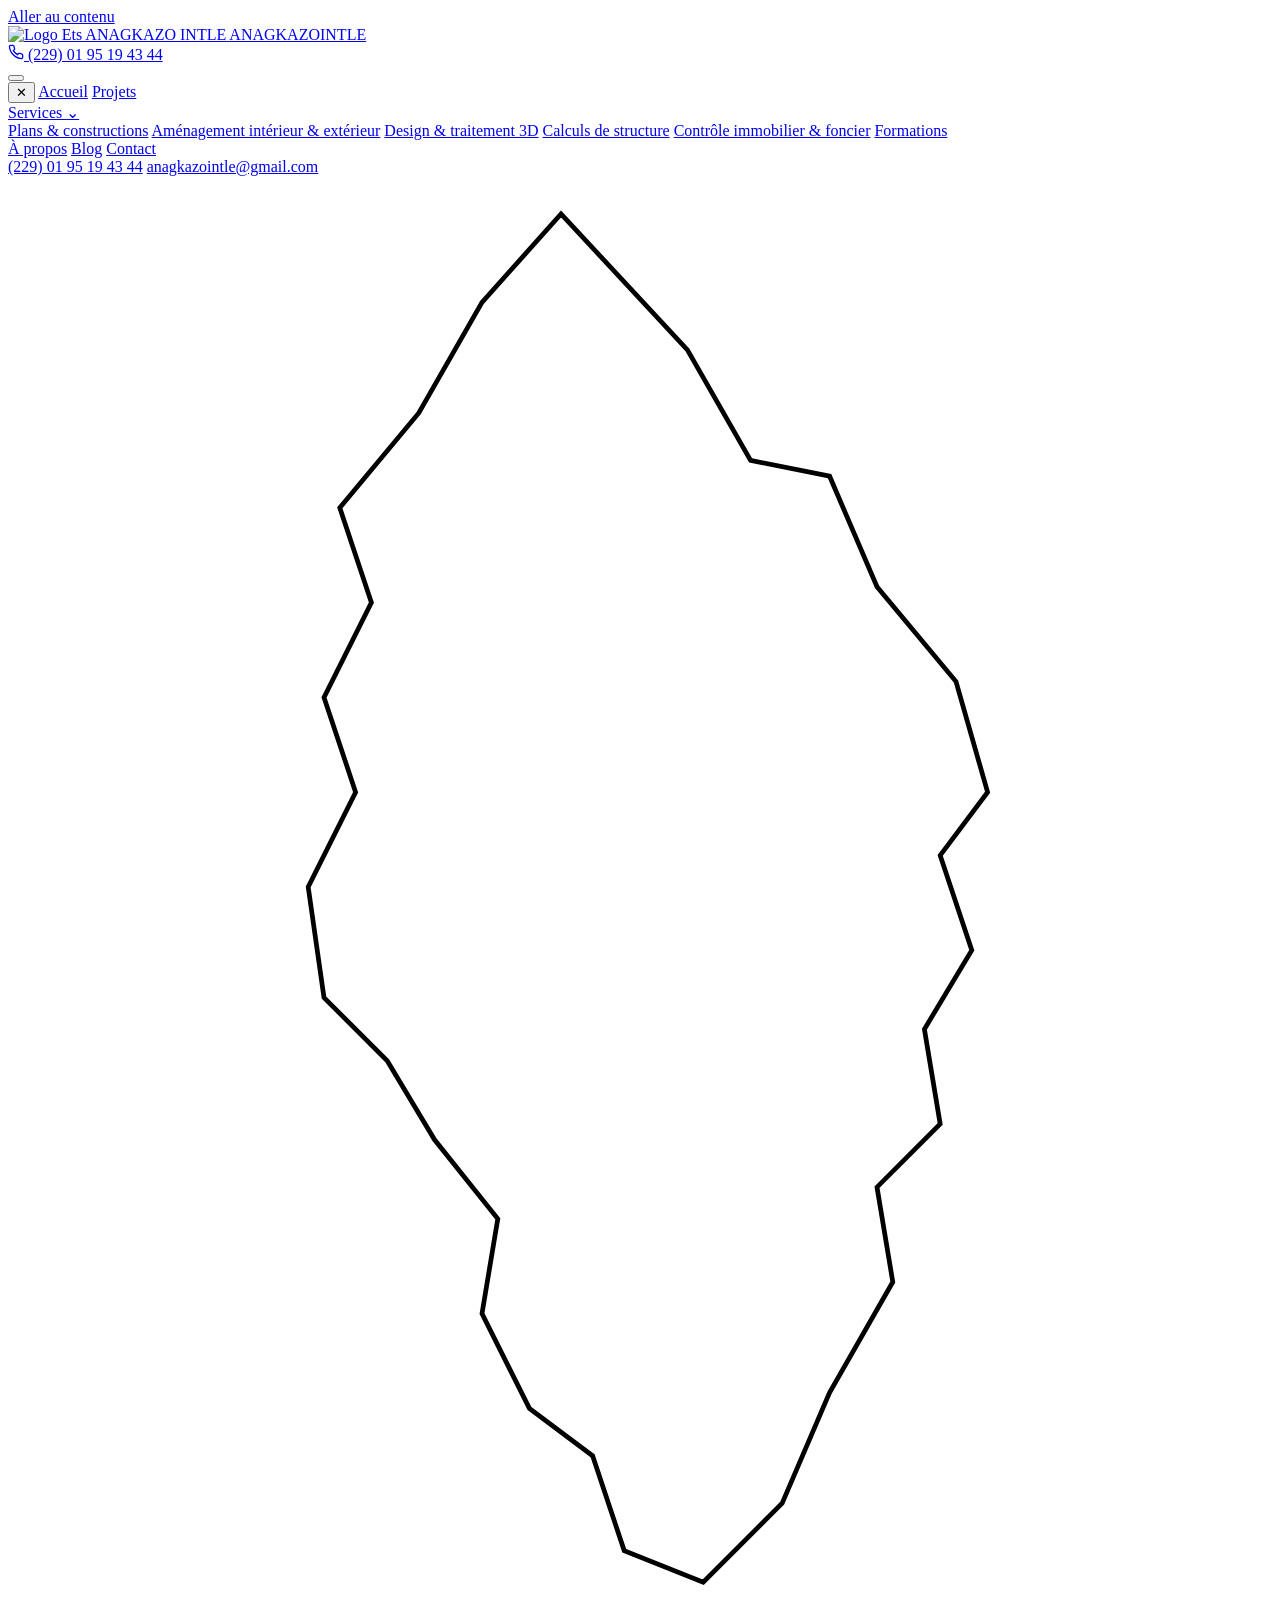
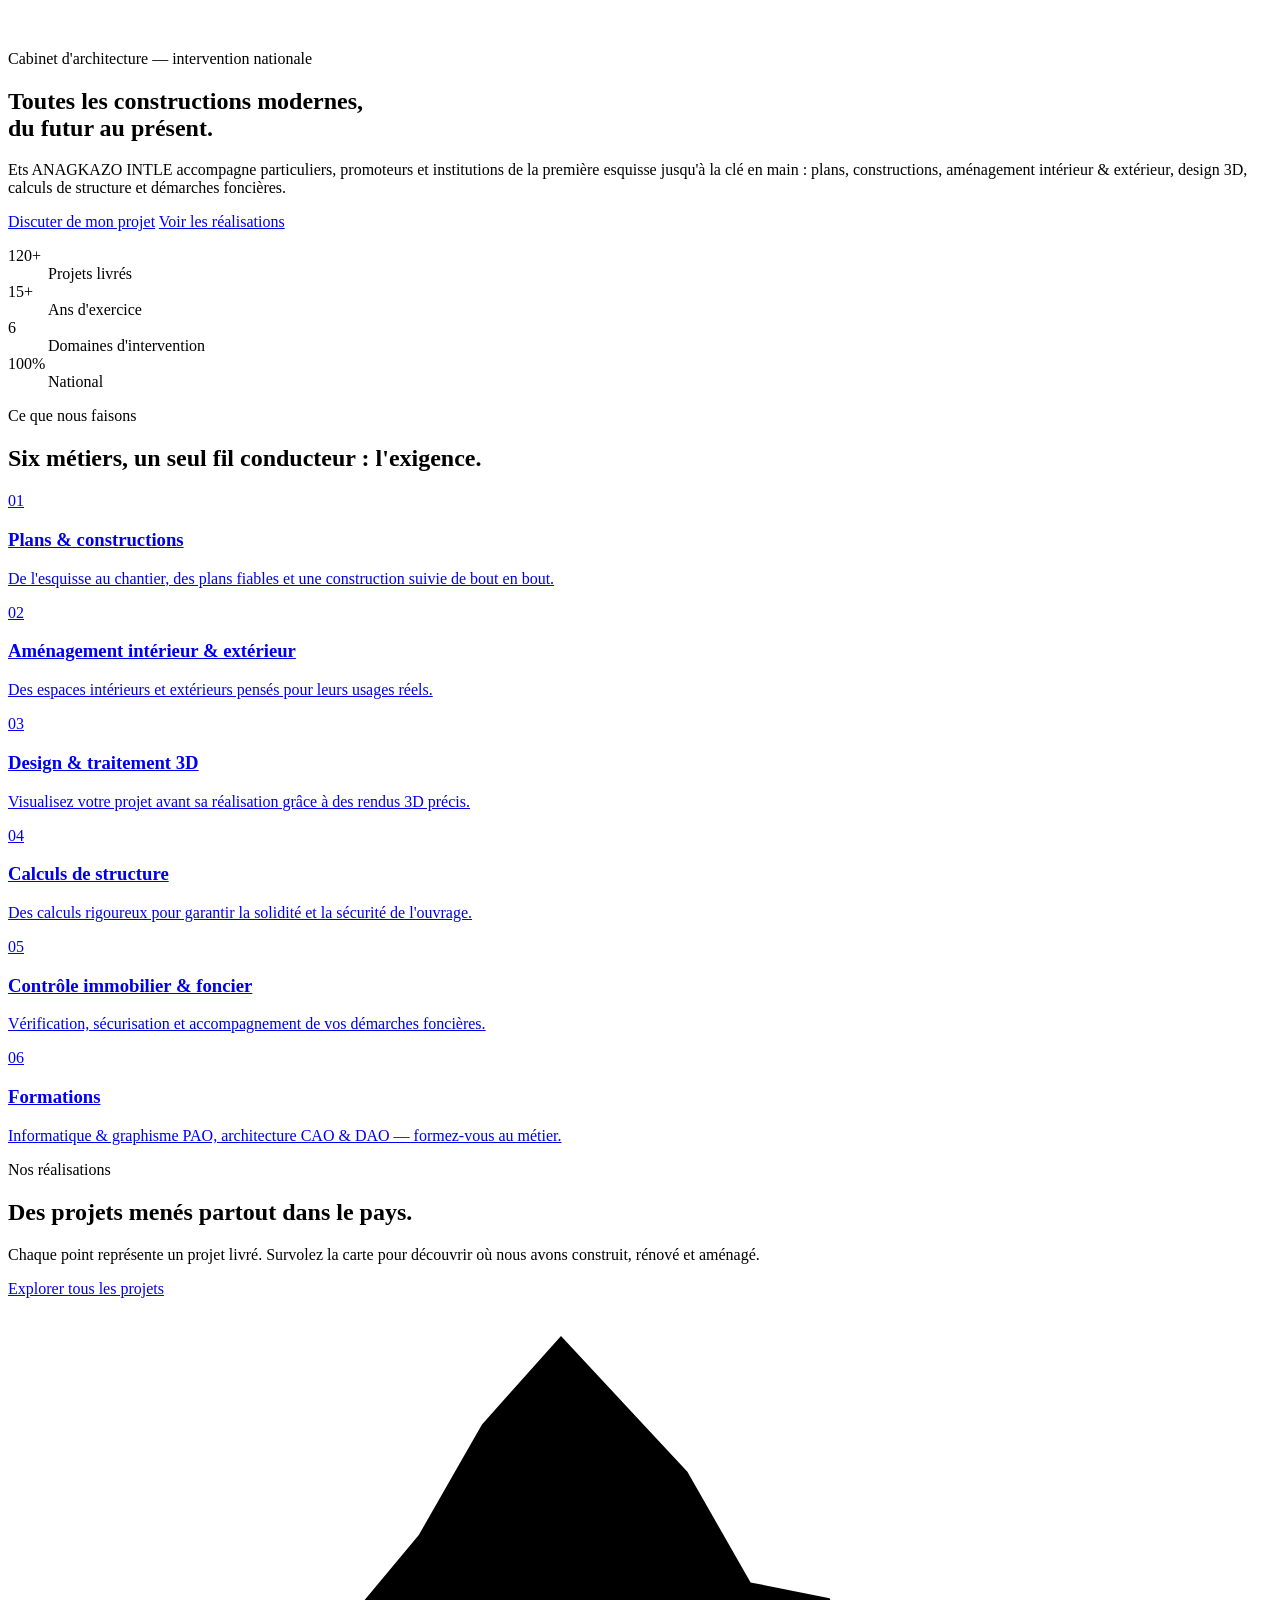
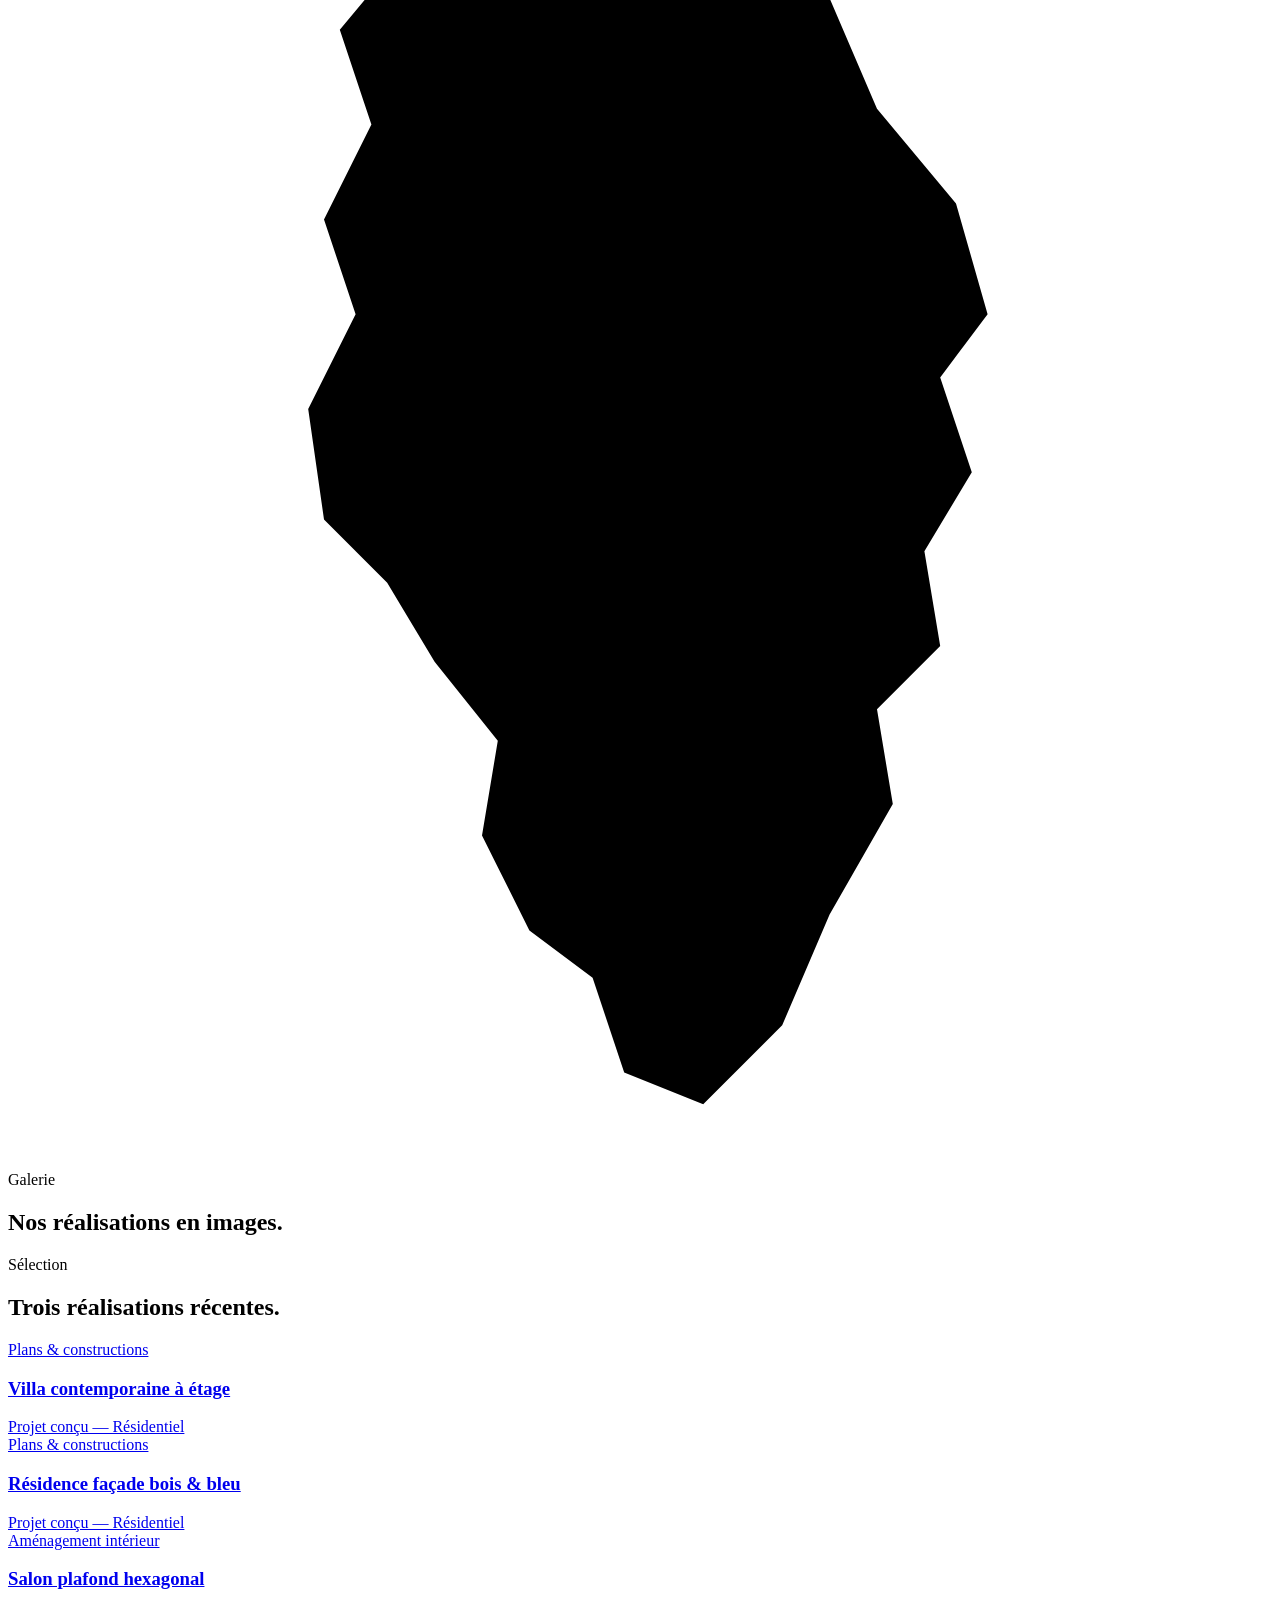
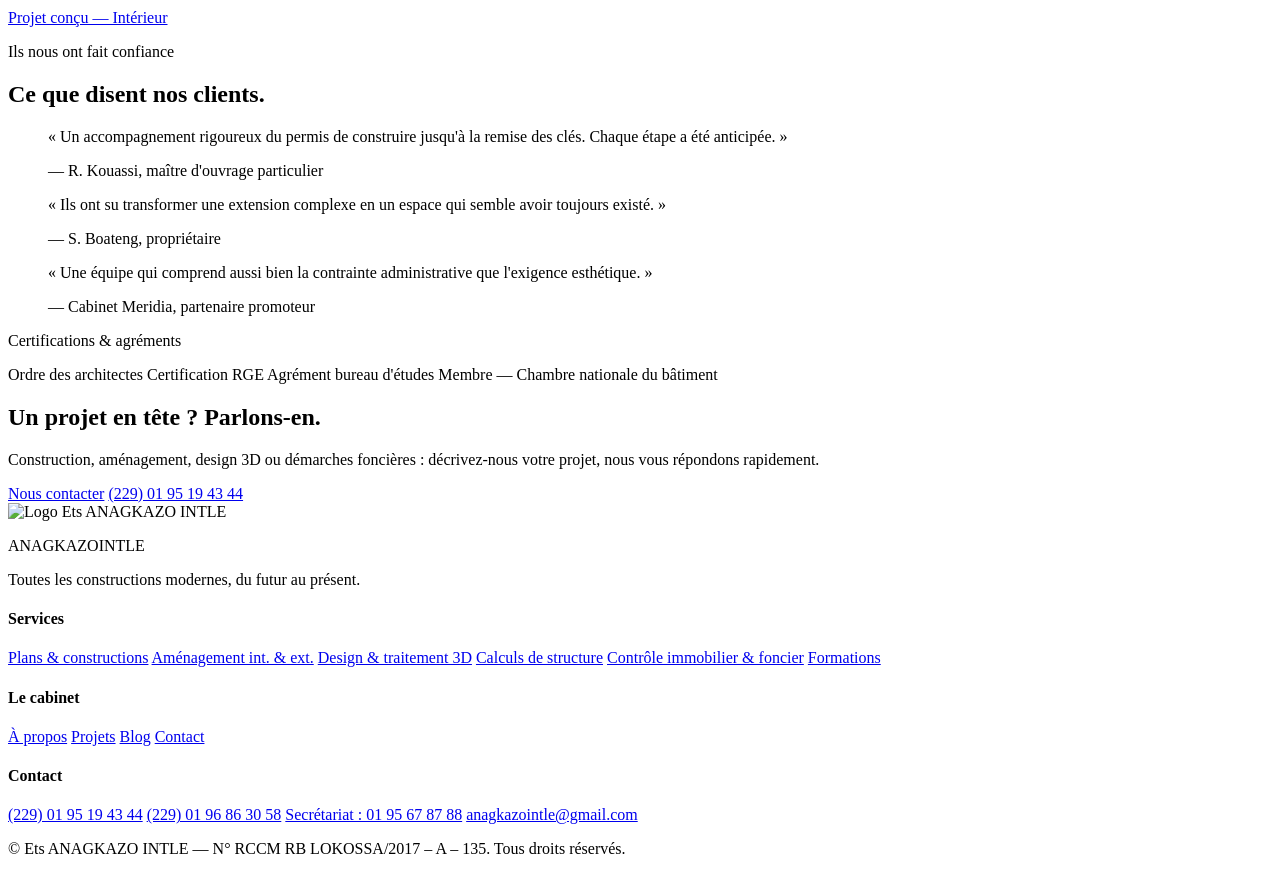
==== index.html @ a3df725e "Rename Index.html to index.html" ====
<!DOCTYPE html>
<html lang="fr">
<head>
<meta charset="UTF-8">
<meta name="viewport" content="width=device-width, initial-scale=1.0">
<title>Ets ANAGKAZO INTLE — Cabinet d'architecture | Rénovation, construction, aménagement</title>
<meta name="description" content="Ets ANAGKAZO INTLE, cabinet d'architecture généraliste : construction neuve, rénovation, extension, permis de construire, aménagement intérieur et achat foncier. Intervention nationale.">
<link rel="canonical" href="https://www.anagkazo-intle.com/">

<!-- Open Graph -->
<meta property="og:title" content="Ets ANAGKAZO INTLE — Toutes les constructions modernes, du futur au présent">
<meta property="og:description" content="Plans & constructions, aménagement intérieur & extérieur, design 3D, calculs de structure et démarches foncières. Cabinet d'architecture à intervention nationale.">
<meta property="og:type" content="website">
<meta property="og:url" content="https://www.anagkazo-intle.com/">
<meta property="og:image" content="https://www.anagkazo-intle.com/img/projets/web/villa-01-facade-principale.jpg">
<meta property="og:image:width" content="900">
<meta property="og:image:height" content="610">
<meta property="og:locale" content="fr_FR">

<!-- Twitter Card (repris automatiquement par de nombreux messageries) -->
<meta name="twitter:card" content="summary_large_image">
<meta name="twitter:title" content="Ets ANAGKAZO INTLE — Toutes les constructions modernes, du futur au présent">
<meta name="twitter:description" content="Plans & constructions, aménagement intérieur & extérieur, design 3D, calculs de structure et démarches foncières.">
<meta name="twitter:image" content="https://www.anagkazo-intle.com/img/projets/web/villa-01-facade-principale.jpg">

<link rel="preconnect" href="https://fonts.googleapis.com">
<link rel="preconnect" href="https://fonts.gstatic.com" crossorigin>
<link href="https://fonts.googleapis.com/css2?family=Fraunces:opsz,wght@9..144,300;9..144,450;9..144,600;9..144,700&family=Inter:wght@400;500;600&family=JetBrains+Mono:wght@400;500&display=swap" rel="stylesheet">

<link rel="stylesheet" href="css/style.css">

<script type="application/ld+json">
{
  "@context": "https://schema.org",
  "@type": "Architect",
  "name": "Ets ANAGKAZO INTLE",
  "slogan": "Toutes les constructions modernes, du futur au présent",
  "description": "Cabinet d'architecture généraliste : plans et constructions, aménagement intérieur et extérieur, design et traitement 3D, calculs de structure, contrôle immobilier et foncier, formations en CAO/DAO et PAO.",
  "areaServed": "National",
  "telephone": ["+229-01-95-19-43-44", "+229-01-96-86-30-58"],
  "email": "anagkazointle@gmail.com",
  "url": "https://www.anagkazo-intle.com",
  "identifier": "RCCM RB LOKOSSA/2017 – A – 135"
}
</script>
</head>
<body>

<a class="skip-link" href="#main">Aller au contenu</a>

<header class="site-header" id="site-header">
  <div class="wrap header-inner">
    <a href="index.html" class="brand" aria-label="Ets ANAGKAZO INTLE — Accueil">
      <img src="img/logo.png" alt="Logo Ets ANAGKAZO INTLE" class="brand-mark" width="44" height="44">
      <span class="brand-name">ANAGKAZO<span class="brand-suffix">INTLE</span></span>
    </a>

    <div class="header-contact">
      <a href="tel:+22901951943" class="header-phone">
        <svg width="16" height="16" viewBox="0 0 24 24" fill="none" stroke="currentColor" stroke-width="2"><path d="M22 16.92v3a2 2 0 0 1-2.18 2 19.79 19.79 0 0 1-8.63-3.07 19.5 19.5 0 0 1-6-6 19.79 19.79 0 0 1-3.07-8.67A2 2 0 0 1 4.11 2h3a2 2 0 0 1 2 1.72c.127.96.361 1.903.7 2.81a2 2 0 0 1-.45 2.11L8.09 9.91a16 16 0 0 0 6 6l1.27-1.27a2 2 0 0 1 2.11-.45c.907.339 1.85.573 2.81.7A2 2 0 0 1 22 16.92z"/></svg>
        <span>(229) 01 95 19 43 44</span>
      </a>
    </div>

    <button class="burger" id="burger" aria-label="Ouvrir le menu" aria-expanded="false" aria-controls="main-nav">
      <span></span><span></span><span></span>
    </button>
  </div>
</header>

<div class="nav-overlay" id="nav-overlay"></div>

<nav class="main-nav" id="main-nav" aria-label="Navigation principale">
  <button class="nav-close" id="nav-close" aria-label="Fermer le menu">✕</button>

  <a href="index.html" class="active">Accueil</a>
  <a href="projets.html">Projets</a>
  <div class="nav-dropdown">
    <a href="services.html">Services <span class="chev">⌄</span></a>
    <div class="dropdown-panel">
      <a href="services-construction.html">Plans &amp; constructions</a>
      <a href="services-amenagement.html">Aménagement intérieur &amp; extérieur</a>
      <a href="services-design3d.html">Design &amp; traitement 3D</a>
      <a href="services-structure.html">Calculs de structure</a>
      <a href="services-foncier.html">Contrôle immobilier &amp; foncier</a>
      <a href="services-formation.html">Formations</a>
    </div>
  </div>
  <a href="a-propos.html">À propos</a>
  <a href="blog.html">Blog</a>
  <a href="contact.html">Contact</a>

  <div class="nav-panel-contact">
    <a href="tel:+22901951943">(229) 01 95 19 43 44</a>
    <a href="mailto:anagkazointle@gmail.com">anagkazointle@gmail.com</a>
  </div>
</nav>

<main id="main">

  <!-- HERO -->
  <section class="hero">
    <div class="hero-map" aria-hidden="true">
      <svg viewBox="0 0 400 460" fill="none" xmlns="http://www.w3.org/2000/svg" class="africa-line">
        <path d="M175 12 L215 55 L235 90 L260 95 L275 130 L300 160 L310 195 L295 215 L305 245 L290 270 L295 300 L275 320 L280 350 L260 385 L245 420 L220 445 L195 435 L185 405 L165 390 L150 360 L155 330 L135 305 L120 280 L100 260 L95 225 L110 195 L100 165 L115 135 L105 105 L130 75 L150 40 Z" stroke="currentColor" stroke-width="1.5"/>
      </svg>
    </div>

    <div class="wrap hero-inner">
      <p class="eyebrow">Cabinet d'architecture — intervention nationale</p>
      <h1 class="hero-title">Toutes les constructions modernes,<br>du futur au présent.</h1>
      <p class="hero-lead">Ets ANAGKAZO INTLE accompagne particuliers, promoteurs et institutions de la première esquisse jusqu'à la clé en main : plans, constructions, aménagement intérieur &amp; extérieur, design 3D, calculs de structure et démarches foncières.</p>
      <div class="hero-actions">
        <a href="contact.html" class="btn btn-primary">Discuter de mon projet</a>
        <a href="projets.html" class="btn btn-ghost">Voir les réalisations</a>
      </div>
    </div>

    <dl class="hero-stats wrap">
      <div class="stat">
        <dt class="stat-num">120<span>+</span></dt>
        <dd class="stat-label">Projets livrés</dd>
      </div>
      <div class="stat">
        <dt class="stat-num">15<span>+</span></dt>
        <dd class="stat-label">Ans d'exercice</dd>
      </div>
      <div class="stat">
        <dt class="stat-num">6</dt>
        <dd class="stat-label">Domaines d'intervention</dd>
      </div>
      <div class="stat">
        <dt class="stat-num">100<span>%</span></dt>
        <dd class="stat-label">National</dd>
      </div>
    </dl>
  </section>

  <!-- SERVICES -->
  <section class="section services-section">
    <div class="wrap">
      <p class="eyebrow">Ce que nous faisons</p>
      <h2 class="section-title">Six métiers, un seul fil conducteur : l'exigence.</h2>

      <div class="services-grid">
        <a href="services-construction.html" class="service-card">
          <span class="service-mono">01</span>
          <h3>Plans &amp; constructions</h3>
          <p>De l'esquisse au chantier, des plans fiables et une construction suivie de bout en bout.</p>
        </a>
        <a href="services-amenagement.html" class="service-card">
          <span class="service-mono">02</span>
          <h3>Aménagement intérieur &amp; extérieur</h3>
          <p>Des espaces intérieurs et extérieurs pensés pour leurs usages réels.</p>
        </a>
        <a href="services-design3d.html" class="service-card">
          <span class="service-mono">03</span>
          <h3>Design &amp; traitement 3D</h3>
          <p>Visualisez votre projet avant sa réalisation grâce à des rendus 3D précis.</p>
        </a>
        <a href="services-structure.html" class="service-card">
          <span class="service-mono">04</span>
          <h3>Calculs de structure</h3>
          <p>Des calculs rigoureux pour garantir la solidité et la sécurité de l'ouvrage.</p>
        </a>
        <a href="services-foncier.html" class="service-card">
          <span class="service-mono">05</span>
          <h3>Contrôle immobilier &amp; foncier</h3>
          <p>Vérification, sécurisation et accompagnement de vos démarches foncières.</p>
        </a>
        <a href="services-formation.html" class="service-card">
          <span class="service-mono">06</span>
          <h3>Formations</h3>
          <p>Informatique &amp; graphisme PAO, architecture CAO &amp; DAO — formez-vous au métier.</p>
        </a>
      </div>
    </div>
  </section>

  <!-- PROJETS / CARTE -->
  <section class="section map-section">
    <div class="wrap map-wrap">
      <div class="map-copy">
        <p class="eyebrow">Nos réalisations</p>
        <h2 class="section-title">Des projets menés partout&nbsp;dans le&nbsp;pays.</h2>
        <p class="section-lead">Chaque point représente un projet livré. Survolez la carte pour découvrir où nous avons construit, rénové et aménagé.</p>
        <a href="projets.html" class="btn btn-primary">Explorer tous les projets</a>
      </div>

      <div class="map-visual" id="map-visual">
        <svg viewBox="0 0 400 460" xmlns="http://www.w3.org/2000/svg" class="africa-fill" role="img" aria-label="Carte stylisée du continent avec localisation des projets">
          <path d="M175 12 L215 55 L235 90 L260 95 L275 130 L300 160 L310 195 L295 215 L305 245 L290 270 L295 300 L275 320 L280 350 L260 385 L245 420 L220 445 L195 435 L185 405 L165 390 L150 360 L155 330 L135 305 L120 280 L100 260 L95 225 L110 195 L100 165 L115 135 L105 105 L130 75 L150 40 Z"/>
          <g class="map-points">
            <circle class="map-point" cx="185" cy="130" r="6" data-label="Capitale — Siège du cabinet"></circle>
            <circle class="map-point" cx="220" cy="200" r="6" data-label="Villa contemporaine, 2025"></circle>
            <circle class="map-point" cx="160" cy="260" r="6" data-label="Extension résidentielle, 2024"></circle>
            <circle class="map-point" cx="230" cy="320" r="6" data-label="Bâtiment tertiaire, 2023"></circle>
            <circle class="map-point" cx="195" cy="380" r="6" data-label="Aménagement intérieur, 2025"></circle>
          </g>
        </svg>
        <div class="map-tooltip" id="map-tooltip"></div>
      </div>
    </div>
  </section>

  <!-- GALERIE / CARROUSEL DEFILANT -->
  <section class="section gallery-section">
    <div class="wrap">
      <p class="eyebrow">Galerie</p>
      <h2 class="section-title">Nos réalisations en images.</h2>
    </div>

    <div class="marquee" aria-label="Galerie de réalisations en défilement">
      <div class="marquee-track" id="marquee-track">
        <div class="marquee-item" style="background-image:url('img/projets/web/villa-01-facade-principale.jpg')"></div>
        <div class="marquee-item" style="background-image:url('img/projets/web/interieur-01-salon-hexagone.jpg')"></div>
        <div class="marquee-item" style="background-image:url('img/projets/web/villa-02-facade-bleue.jpg')"></div>
        <div class="marquee-item" style="background-image:url('img/projets/web/villa-05-etage-vegetation.jpg')"></div>
        <div class="marquee-item" style="background-image:url('img/projets/web/villa-04-angle-bois.jpg')"></div>
        <div class="marquee-item" style="background-image:url('img/projets/web/villa-07-blanc-bois-terrasse.jpg')"></div>
        <div class="marquee-item" style="background-image:url('img/projets/web/villa-03-blanche-jardin.jpg')"></div>
        <div class="marquee-item" style="background-image:url('img/projets/web/villa-09-toit-tuile.jpg')"></div>
        <!-- dupliqué en JS pour un défilement continu -->
      </div>
    </div>
  </section>

  <!-- APERCU PROJETS -->
  <section class="section featured-projects">
    <div class="wrap">
      <p class="eyebrow">Sélection</p>
      <h2 class="section-title">Trois réalisations récentes.</h2>

      <div class="projects-grid">
        <a href="projets.html" class="project-card">
          <div class="project-img" style="background-image:url('img/projets/web/villa-01-facade-principale.jpg')"></div>
          <div class="project-meta">
            <span class="project-tag">Plans &amp; constructions</span>
            <h3>Villa contemporaine à étage</h3>
            <span class="project-loc">Projet conçu — Résidentiel</span>
          </div>
        </a>
        <a href="projets.html" class="project-card">
          <div class="project-img" style="background-image:url('img/projets/web/villa-02-facade-bleue.jpg')"></div>
          <div class="project-meta">
            <span class="project-tag">Plans &amp; constructions</span>
            <h3>Résidence façade bois &amp; bleu</h3>
            <span class="project-loc">Projet conçu — Résidentiel</span>
          </div>
        </a>
        <a href="projets.html" class="project-card">
          <div class="project-img" style="background-image:url('img/projets/web/interieur-01-salon-hexagone.jpg')"></div>
          <div class="project-meta">
            <span class="project-tag">Aménagement intérieur</span>
            <h3>Salon plafond hexagonal</h3>
            <span class="project-loc">Projet conçu — Intérieur</span>
          </div>
        </a>
      </div>
    </div>
  </section>

  <!-- TEMOIGNAGES -->
  <section class="section testimonials-section">
    <div class="wrap">
      <p class="eyebrow">Ils nous ont fait confiance</p>
      <h2 class="section-title">Ce que disent nos clients.</h2>

      <div class="testimonials-grid">
        <blockquote class="testimonial">
          <p>« Un accompagnement rigoureux du permis de construire jusqu'à la remise des clés. Chaque étape a été anticipée. »</p>
          <footer>— R. Kouassi, maître d'ouvrage particulier</footer>
        </blockquote>
        <blockquote class="testimonial">
          <p>« Ils ont su transformer une extension complexe en un espace qui semble avoir toujours existé. »</p>
          <footer>— S. Boateng, propriétaire</footer>
        </blockquote>
        <blockquote class="testimonial">
          <p>« Une équipe qui comprend aussi bien la contrainte administrative que l'exigence esthétique. »</p>
          <footer>— Cabinet Meridia, partenaire promoteur</footer>
        </blockquote>
      </div>
    </div>
  </section>

  <!-- CERTIFICATIONS -->
  <section class="section certs-section">
    <div class="wrap">
      <p class="eyebrow certs-eyebrow">Certifications &amp; agréments</p>
      <div class="certs-row">
        <span class="cert-badge">Ordre des architectes</span>
        <span class="cert-badge">Certification RGE</span>
        <span class="cert-badge">Agrément bureau d'études</span>
        <span class="cert-badge">Membre — Chambre nationale du bâtiment</span>
      </div>
    </div>
  </section>

  <!-- CTA FINAL -->
  <section class="section cta-section">
    <div class="wrap cta-inner">
      <h2>Un projet en tête&nbsp;? Parlons-en.</h2>
      <p>Construction, aménagement, design 3D ou démarches foncières : décrivez-nous votre projet, nous vous répondons rapidement.</p>
      <div class="hero-actions">
        <a href="contact.html" class="btn btn-primary btn-light">Nous contacter</a>
        <a href="tel:+22901951943" class="btn btn-ghost btn-ghost-light">(229) 01 95 19 43 44</a>
      </div>
    </div>
  </section>

</main>

<footer class="site-footer">
  <div class="wrap footer-grid">
    <div class="footer-brand">
      <img src="img/logo.png" alt="Logo Ets ANAGKAZO INTLE" width="40" height="40">
      <p class="brand-name">ANAGKAZO<span class="brand-suffix">INTLE</span></p>
      <p class="footer-tagline">Toutes les constructions modernes, du futur au présent.</p>
    </div>

    <nav class="footer-nav" aria-label="Services">
      <h4>Services</h4>
      <a href="services-construction.html">Plans &amp; constructions</a>
      <a href="services-amenagement.html">Aménagement int. &amp; ext.</a>
      <a href="services-design3d.html">Design &amp; traitement 3D</a>
      <a href="services-structure.html">Calculs de structure</a>
      <a href="services-foncier.html">Contrôle immobilier &amp; foncier</a>
      <a href="services-formation.html">Formations</a>
    </nav>

    <nav class="footer-nav" aria-label="Le cabinet">
      <h4>Le cabinet</h4>
      <a href="a-propos.html">À propos</a>
      <a href="projets.html">Projets</a>
      <a href="blog.html">Blog</a>
      <a href="contact.html">Contact</a>
    </nav>

    <div class="footer-contact">
      <h4>Contact</h4>
      <a href="tel:+22901951943">(229) 01 95 19 43 44</a>
      <a href="tel:+22901968630">(229) 01 96 86 30 58</a>
      <a href="tel:+22901956787">Secrétariat : 01 95 67 87 88</a>
      <a href="mailto:anagkazointle@gmail.com">anagkazointle@gmail.com</a>
    </div>
  </div>
  <div class="wrap footer-bottom">
    <p>© <span id="year"></span> Ets ANAGKAZO INTLE — N° RCCM RB LOKOSSA/2017 – A – 135. Tous droits réservés.</p>
  </div>
</footer>

<script src="js/main.js"></script>
</body>
  </html>
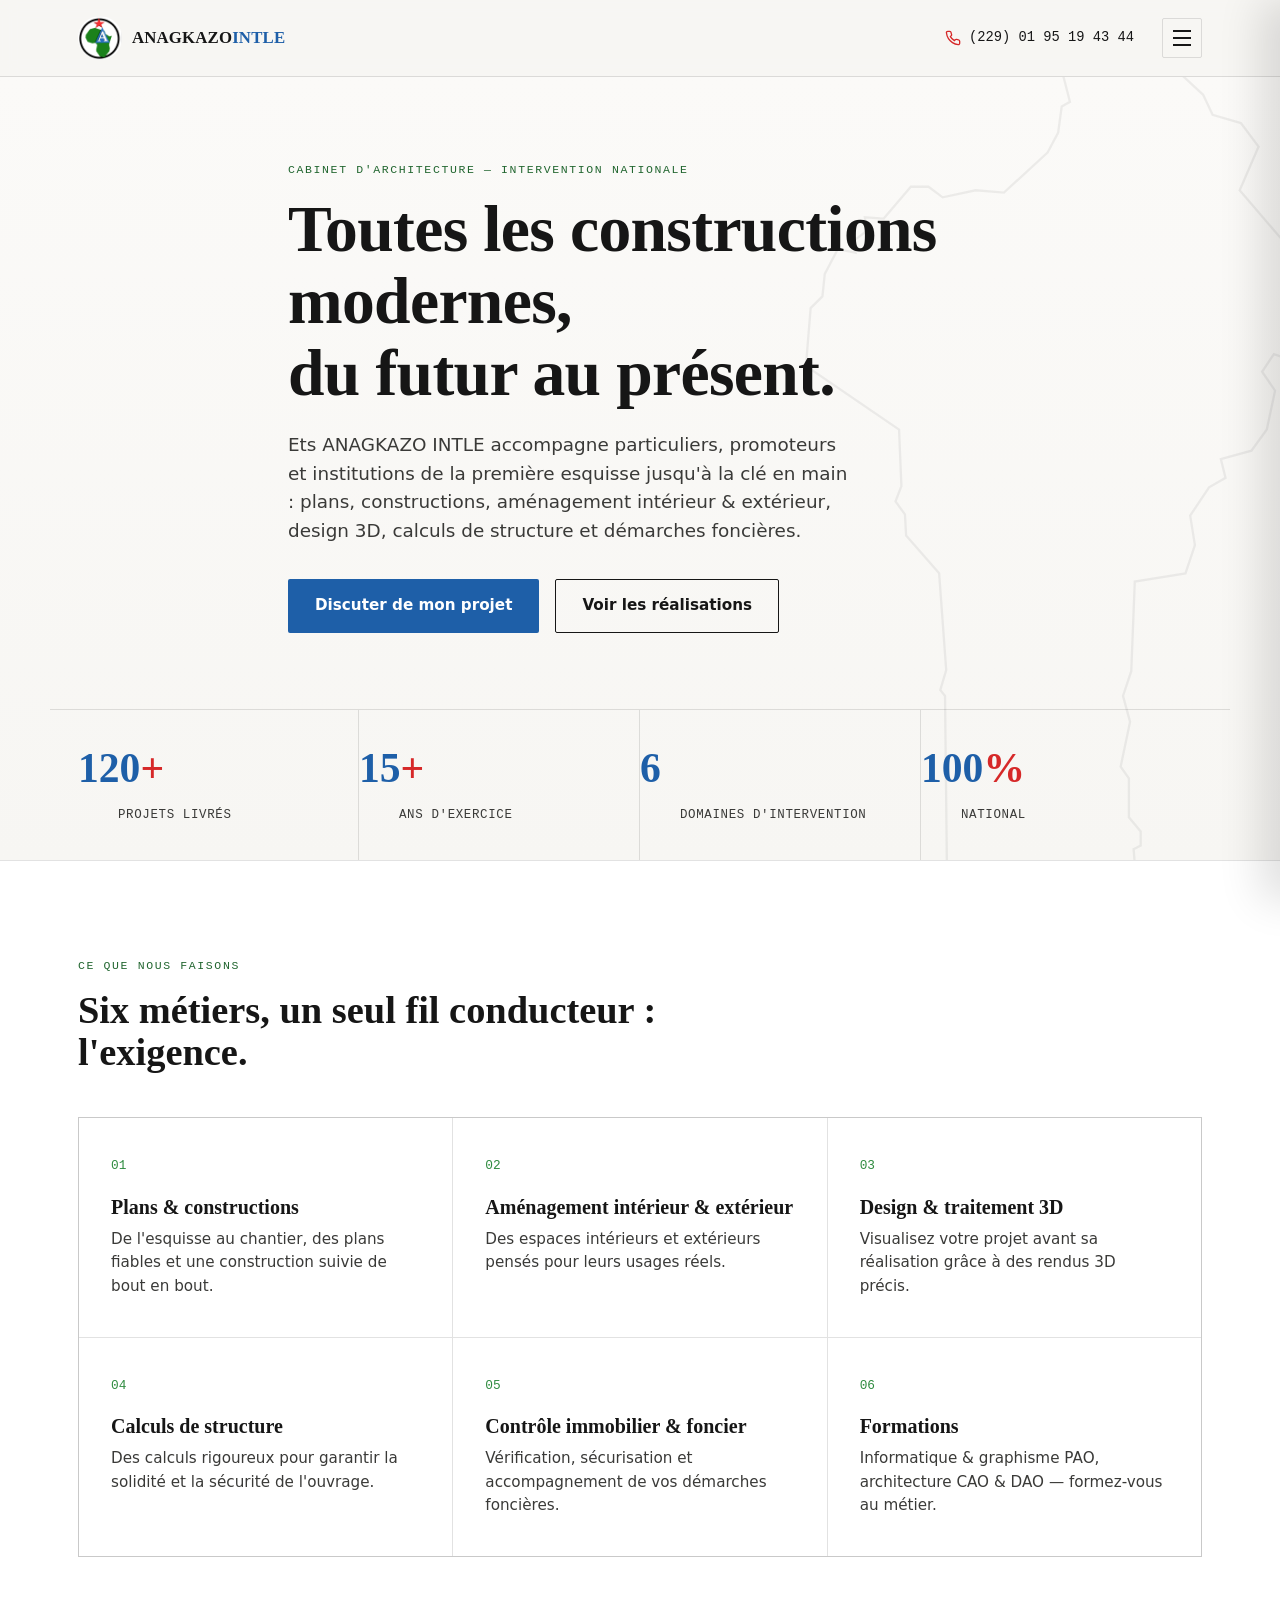
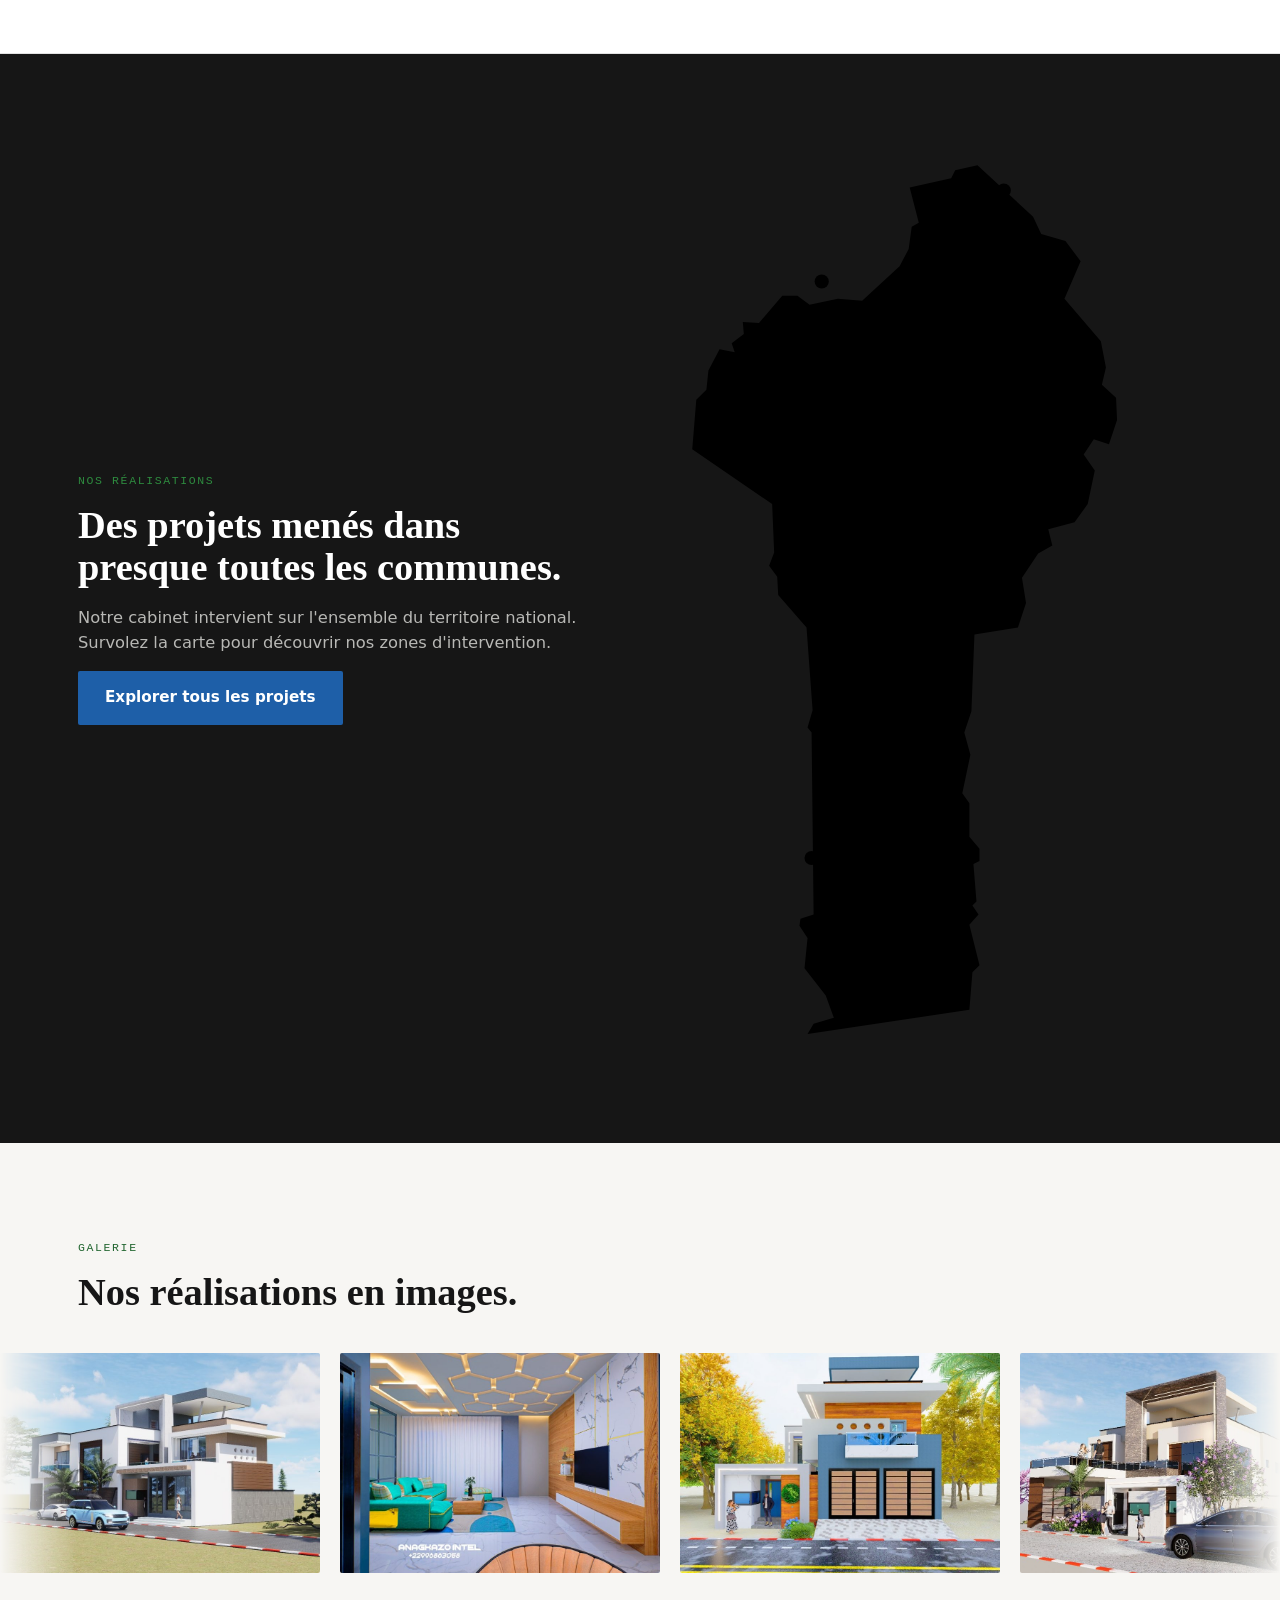
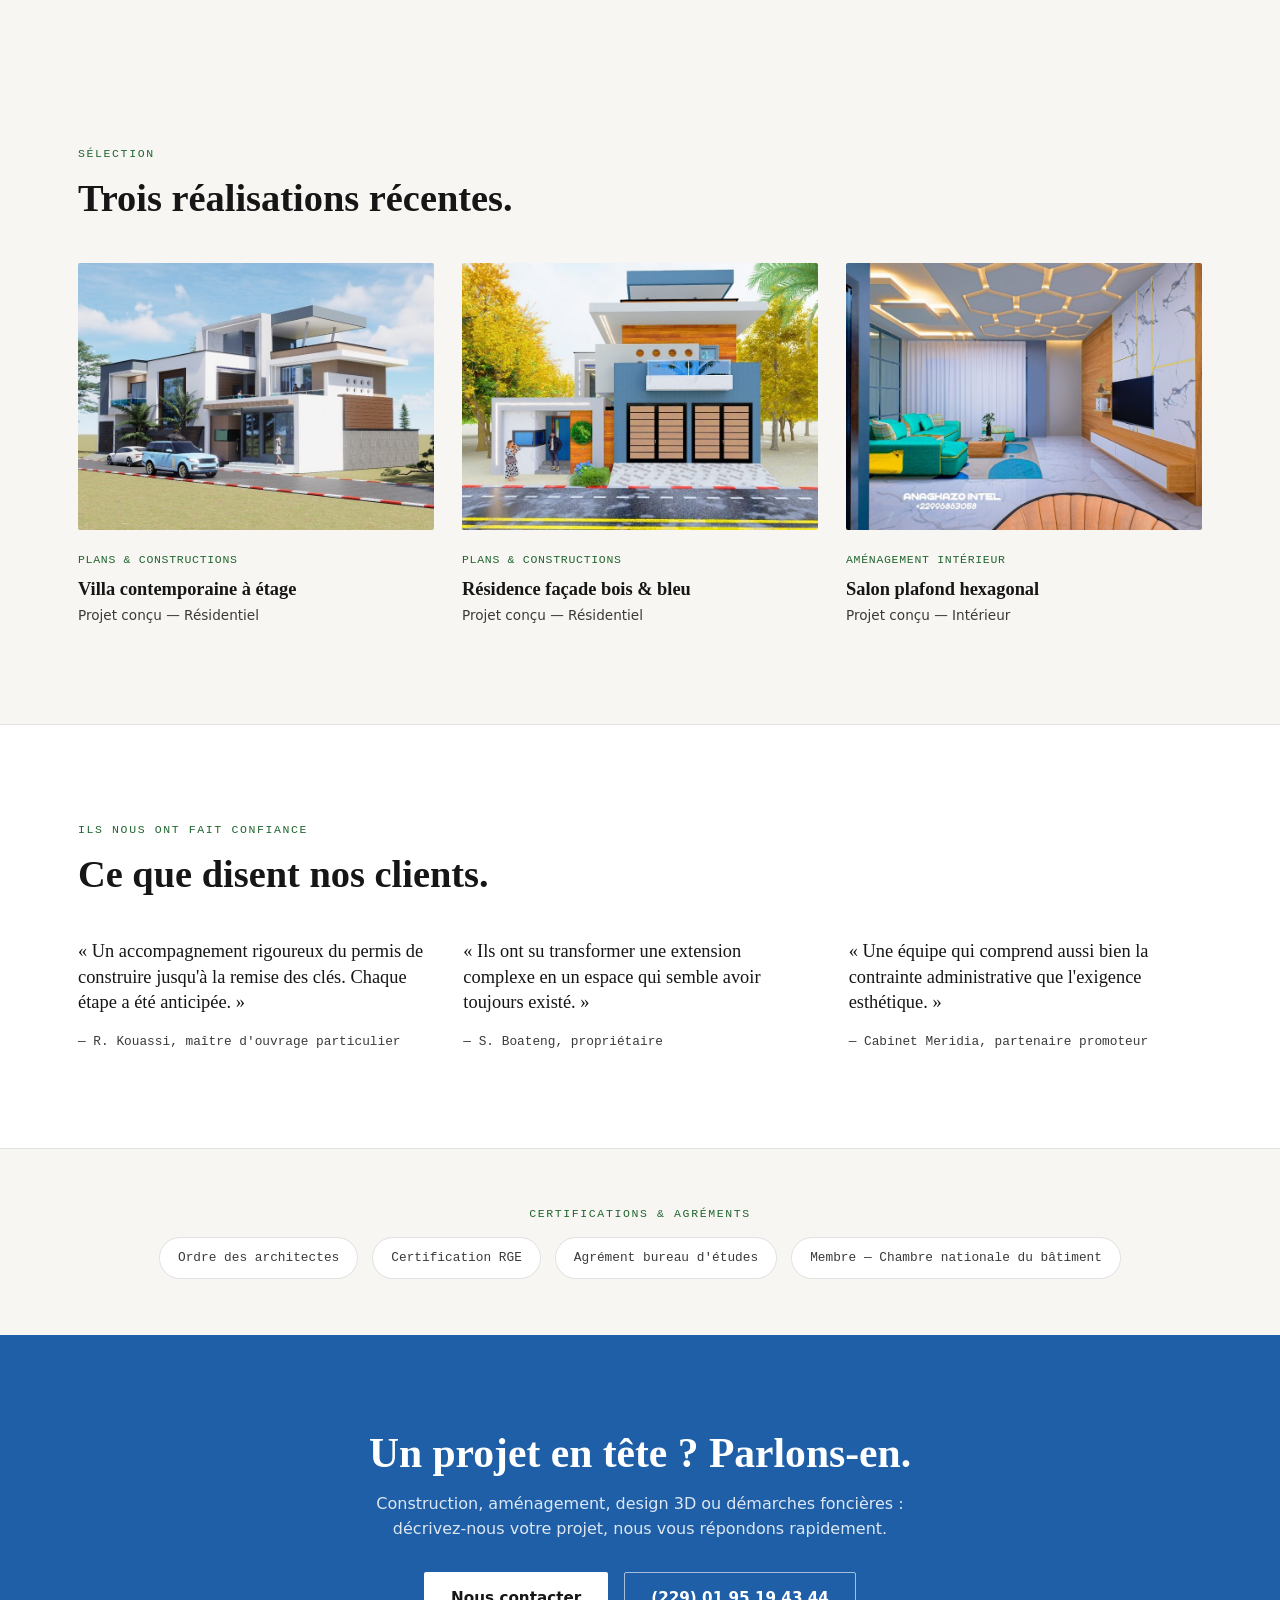
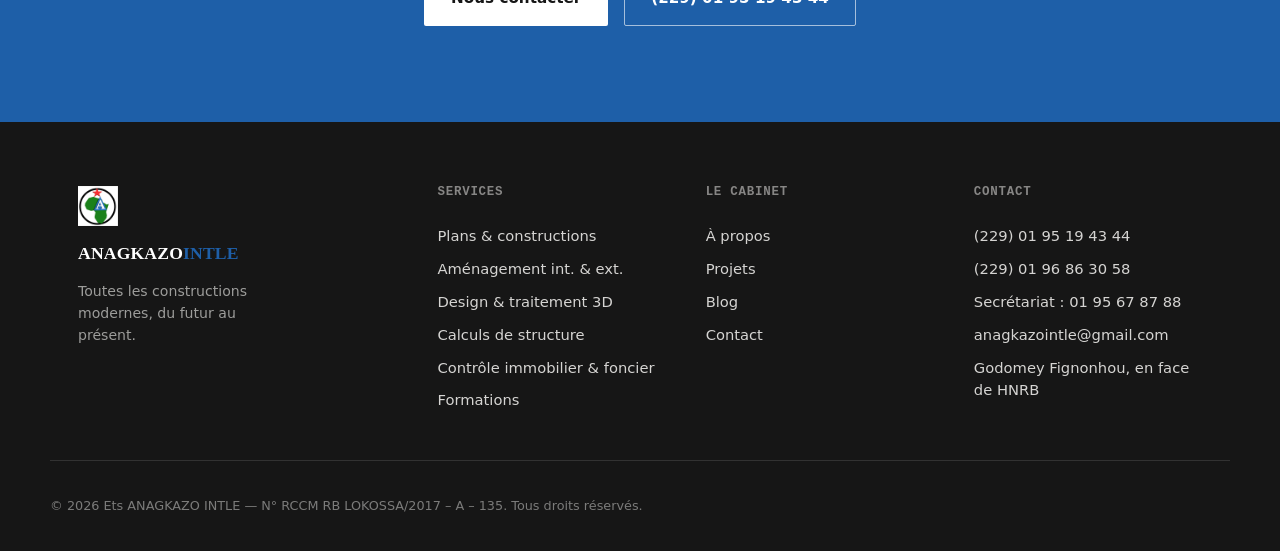
==== commit 82e1bda0: "Update address and SVG elements in index.html" ====
--- a/index.html
+++ b/index.html
@@ -40,7 +40,13 @@
   "telephone": ["+229-01-95-19-43-44", "+229-01-96-86-30-58"],
   "email": "anagkazointle@gmail.com",
   "url": "https://www.anagkazo-intle.com",
-  "identifier": "RCCM RB LOKOSSA/2017 – A – 135"
+  "identifier": "RCCM RB LOKOSSA/2017 – A – 135",
+  "address": {
+    "@type": "PostalAddress",
+    "streetAddress": "Godomey Fignonhou, en face de l'entreprise chinoise HNRB",
+    "addressLocality": "Godomey",
+    "addressCountry": "BJ"
+  }
 }
 </script>
 </head>
@@ -101,8 +107,8 @@
   <!-- HERO -->
   <section class="hero">
     <div class="hero-map" aria-hidden="true">
-      <svg viewBox="0 0 400 460" fill="none" xmlns="http://www.w3.org/2000/svg" class="africa-line">
-        <path d="M175 12 L215 55 L235 90 L260 95 L275 130 L300 160 L310 195 L295 215 L305 245 L290 270 L295 300 L275 320 L280 350 L260 385 L245 420 L220 445 L195 435 L185 405 L165 390 L150 360 L155 330 L135 305 L120 280 L100 260 L95 225 L110 195 L100 165 L115 135 L105 105 L130 75 L150 40 Z" stroke="currentColor" stroke-width="1.5"/>
+      <svg viewBox="0 0 526 879" fill="none" xmlns="http://www.w3.org/2000/svg" class="africa-line">
+        <path d="M 304 15 L 282 20 L 278 28 L 237 37 L 246 72 L 239 76 L 236 98 L 227 115 L 190 149 L 166 147 L 138 153 L 126 144 L 111 144 L 88 171 L 72 170 L 73 182 L 61 191 L 64 200 L 49 197 L 38 218 L 36 237 L 26 247 L 22 296 L 101 350 L 103 398 L 98 411 L 106 422 L 107 440 L 135 472 L 141 554 L 136 571 L 140 576 L 142 756 L 129 760 L 128 767 L 136 779 L 133 809 L 154 836 L 162 858 L 142 864 L 136 874 L 296 850 L 299 813 L 306 806 L 296 766 L 305 756 L 299 747 L 303 743 L 300 706 L 306 703 L 306 691 L 296 679 L 296 646 L 289 636 L 297 598 L 291 576 L 298 555 L 301 479 L 344 472 L 352 448 L 348 423 L 364 399 L 378 391 L 374 375 L 400 368 L 413 350 L 420 317 L 409 301 L 419 286 L 434 291 L 442 267 L 441 245 L 427 232 L 431 215 L 426 189 L 390 147 L 406 110 L 391 90 L 367 83 L 359 66 Z" stroke="currentColor" stroke-width="2"/>
       </svg>
     </div>
 
@@ -182,20 +188,30 @@
     <div class="wrap map-wrap">
       <div class="map-copy">
         <p class="eyebrow">Nos réalisations</p>
-        <h2 class="section-title">Des projets menés partout&nbsp;dans le&nbsp;pays.</h2>
-        <p class="section-lead">Chaque point représente un projet livré. Survolez la carte pour découvrir où nous avons construit, rénové et aménagé.</p>
+        <h2 class="section-title">Des projets menés dans presque&nbsp;toutes les&nbsp;communes.</h2>
+        <p class="section-lead">Notre cabinet intervient sur l'ensemble du territoire national. Survolez la carte pour découvrir nos zones d'intervention.</p>
         <a href="projets.html" class="btn btn-primary">Explorer tous les projets</a>
       </div>
 
       <div class="map-visual" id="map-visual">
-        <svg viewBox="0 0 400 460" xmlns="http://www.w3.org/2000/svg" class="africa-fill" role="img" aria-label="Carte stylisée du continent avec localisation des projets">
-          <path d="M175 12 L215 55 L235 90 L260 95 L275 130 L300 160 L310 195 L295 215 L305 245 L290 270 L295 300 L275 320 L280 350 L260 385 L245 420 L220 445 L195 435 L185 405 L165 390 L150 360 L155 330 L135 305 L120 280 L100 260 L95 225 L110 195 L100 165 L115 135 L105 105 L130 75 L150 40 Z"/>
-          <g class="map-points">
-            <circle class="map-point" cx="185" cy="130" r="6" data-label="Capitale — Siège du cabinet"></circle>
-            <circle class="map-point" cx="220" cy="200" r="6" data-label="Villa contemporaine, 2025"></circle>
-            <circle class="map-point" cx="160" cy="260" r="6" data-label="Extension résidentielle, 2024"></circle>
-            <circle class="map-point" cx="230" cy="320" r="6" data-label="Bâtiment tertiaire, 2023"></circle>
-            <circle class="map-point" cx="195" cy="380" r="6" data-label="Aménagement intérieur, 2025"></circle>
+        <svg viewBox="0 0 526 879" xmlns="http://www.w3.org/2000/svg" class="benin-map" role="img" aria-label="Carte du Bénin avec nos zones d'intervention par commune">
+          <path class="benin-outline" d="M 304 15 L 282 20 L 278 28 L 237 37 L 246 72 L 239 76 L 236 98 L 227 115 L 190 149 L 166 147 L 138 153 L 126 144 L 111 144 L 88 171 L 72 170 L 73 182 L 61 191 L 64 200 L 49 197 L 38 218 L 36 237 L 26 247 L 22 296 L 101 350 L 103 398 L 98 411 L 106 422 L 107 440 L 135 472 L 141 554 L 136 571 L 140 576 L 142 756 L 129 760 L 128 767 L 136 779 L 133 809 L 154 836 L 162 858 L 142 864 L 136 874 L 296 850 L 299 813 L 306 806 L 296 766 L 305 756 L 299 747 L 303 743 L 300 706 L 306 703 L 306 691 L 296 679 L 296 646 L 289 636 L 297 598 L 291 576 L 298 555 L 301 479 L 344 472 L 352 448 L 348 423 L 364 399 L 378 391 L 374 375 L 400 368 L 413 350 L 420 317 L 409 301 L 419 286 L 434 291 L 442 267 L 441 245 L 427 232 L 431 215 L 426 189 L 390 147 L 406 110 L 391 90 L 367 83 L 359 66 Z"/>
+
+          <g class="benin-communes">
+            <circle class="commune-point" cx="330" cy="40" r="7" data-label="Malanville — Zone d'intervention"></circle>
+            <circle class="commune-point" cx="300" cy="110" r="7" data-label="Kandi — Zone d'intervention"></circle>
+            <circle class="commune-point" cx="150" cy="130" r="7" data-label="Natitingou — Zone d'intervention"></circle>
+            <circle class="commune-point" cx="200" cy="230" r="7" data-label="Djougou — Zone d'intervention"></circle>
+            <circle class="commune-point" cx="270" cy="300" r="7" data-label="Parakou — Zone d'intervention"></circle>
+            <circle class="commune-point" cx="300" cy="420" r="7" data-label="Savè — Zone d'intervention"></circle>
+            <circle class="commune-point" cx="200" cy="460" r="7" data-label="Savalou — Zone d'intervention"></circle>
+            <circle class="commune-point" cx="230" cy="590" r="7" data-label="Bohicon — Zone d'intervention"></circle>
+            <circle class="commune-point" cx="200" cy="600" r="7" data-label="Abomey — Zone d'intervention"></circle>
+            <circle class="commune-point" cx="190" cy="720" r="7" data-label="Godomey / Abomey-Calavi — Siège du cabinet"></circle>
+            <circle class="commune-point" cx="150" cy="740" r="7" data-label="Ouidah — Zone d'intervention"></circle>
+            <circle class="commune-point" cx="140" cy="700" r="7" data-label="Lokossa — Zone d'intervention"></circle>
+            <circle class="commune-point" cx="200" cy="800" r="7" data-label="Cotonou — Zone d'intervention"></circle>
+            <circle class="commune-point" cx="260" cy="790" r="7" data-label="Porto-Novo — Zone d'intervention"></circle>
           </g>
         </svg>
         <div class="map-tooltip" id="map-tooltip"></div>
@@ -342,6 +358,7 @@
       <a href="tel:+22901968630">(229) 01 96 86 30 58</a>
       <a href="tel:+22901956787">Secrétariat : 01 95 67 87 88</a>
       <a href="mailto:anagkazointle@gmail.com">anagkazointle@gmail.com</a>
+      <span class="footer-address">Godomey Fignonhou, en face de HNRB</span>
     </div>
   </div>
   <div class="wrap footer-bottom">
@@ -351,5 +368,5 @@
 
 <script src="js/main.js"></script>
 </body>
-  </html>
-    
+      </html>
+  
--- a/css/style.css
+++ b/css/style.css
@@ -0,0 +1,730 @@
+/* ============================================
+   ETS ANAGKAZO INTLE — Design tokens
+   Bleu structure #1E5FA8 · Vert accent #2E8B3F
+   Rouge signal #D62828 · Anthracite #161616
+   Blanc cassé #F7F6F3
+   ============================================ */
+
+:root{
+  --blue: #1E5FA8;
+  --blue-dark: #164579;
+  --green: #2E8B3F;
+  --green-dark: #226630;
+  --red: #D62828;
+  --ink: #161616;
+  --ink-soft: #3A3A38;
+  --paper: #F7F6F3;
+  --paper-dim: #EFEDE7;
+  --white: #FFFFFF;
+  --line: rgba(22,22,22,0.12);
+
+  --font-display: 'Fraunces', serif;
+  --font-body: 'Inter', system-ui, sans-serif;
+  --font-mono: 'JetBrains Mono', monospace;
+
+  --wrap: 1180px;
+  --radius: 2px;
+}
+
+*{ box-sizing: border-box; }
+html{ scroll-behavior: smooth; }
+body{
+  margin:0;
+  font-family: var(--font-body);
+  color: var(--ink);
+  background: var(--paper);
+  -webkit-font-smoothing: antialiased;
+  line-height: 1.55;
+}
+
+img{ max-width:100%; display:block; }
+a{ color: inherit; text-decoration:none; }
+
+.wrap{
+  max-width: var(--wrap);
+  margin: 0 auto;
+  padding: 0 28px;
+}
+
+.skip-link{
+  position:absolute; left:-9999px; top:0;
+  background:var(--ink); color:var(--white); padding:10px 16px; z-index:200;
+}
+.skip-link:focus{ left:12px; top:12px; }
+
+:focus-visible{
+  outline: 3px solid var(--blue);
+  outline-offset: 2px;
+}
+
+h1,h2,h3,h4{
+  font-family: var(--font-display);
+  font-weight: 600;
+  line-height: 1.1;
+  margin: 0;
+  color: var(--ink);
+}
+
+.eyebrow{
+  font-family: var(--font-mono);
+  font-size: 0.72rem;
+  letter-spacing: 0.14em;
+  text-transform: uppercase;
+  color: var(--green-dark);
+  margin: 0 0 14px;
+}
+
+.section{ padding: 96px 0; }
+.section-title{
+  font-size: clamp(1.7rem, 3vw, 2.5rem);
+  max-width: 720px;
+  margin-bottom: 16px;
+}
+.section-lead{
+  max-width: 520px;
+  color: var(--ink-soft);
+  font-size: 1.02rem;
+}
+
+/* ---------- Buttons ---------- */
+.btn{
+  display:inline-flex; align-items:center; gap:8px;
+  padding: 14px 26px;
+  font-family: var(--font-body);
+  font-weight: 600;
+  font-size: 0.95rem;
+  border-radius: var(--radius);
+  transition: transform .18s ease, background .18s ease, color .18s ease, border-color .18s ease;
+  border: 1.5px solid transparent;
+}
+.btn-primary{
+  background: var(--blue);
+  color: var(--white);
+}
+.btn-primary:hover{ background: var(--blue-dark); transform: translateY(-1px); }
+.btn-ghost{
+  border-color: var(--ink);
+  color: var(--ink);
+}
+.btn-ghost:hover{ background: var(--ink); color: var(--white); }
+.btn-light{ background: var(--white); color: var(--ink); }
+.btn-light:hover{ background: var(--paper-dim); }
+.btn-ghost-light{ border-color: rgba(255,255,255,0.6); color: var(--white); }
+.btn-ghost-light:hover{ background: rgba(255,255,255,0.12); }
+
+/* ---------- Header ---------- */
+.site-header{
+  position: sticky; top:0; z-index: 100;
+  background: rgba(247,246,243,0.92);
+  backdrop-filter: blur(8px);
+  border-bottom: 1px solid var(--line);
+}
+.header-inner{
+  display:flex; align-items:center; gap: 28px;
+  height: 76px;
+}
+.brand{ display:flex; align-items:center; gap:10px; margin-right:auto; }
+.brand-mark{ border-radius: 50%; }
+.brand-name{
+  font-family: var(--font-display);
+  font-weight: 700;
+  font-size: 1.05rem;
+  letter-spacing: 0.01em;
+}
+.brand-suffix{ color: var(--blue); font-weight: 600; }
+
+.header-phone{
+  display:flex; align-items:center; gap:8px;
+  font-family: var(--font-mono);
+  font-size: 0.86rem;
+  font-weight: 500;
+  white-space: nowrap;
+}
+.header-phone svg{ color: var(--red); }
+
+/* Bouton hamburger — toujours visible, en haut à droite */
+.burger{
+  display:flex; flex-direction:column; justify-content:center; gap:5px;
+  width: 40px; height: 40px; background:none; border:1px solid var(--line); border-radius: var(--radius);
+  cursor:pointer;
+  flex-shrink: 0;
+  transition: border-color .18s ease, background .18s ease;
+}
+.burger:hover{ border-color: var(--blue); background: var(--white); }
+.burger span{
+  display:block; height:2px; width:18px; margin:0 auto; background: var(--ink);
+  transition: transform .25s ease, opacity .25s ease;
+}
+.burger[aria-expanded="true"] span:nth-child(1){ transform: translateY(7px) rotate(45deg); }
+.burger[aria-expanded="true"] span:nth-child(2){ opacity: 0; }
+.burger[aria-expanded="true"] span:nth-child(3){ transform: translateY(-7px) rotate(-45deg); }
+
+/* Overlay derrière le panneau */
+.nav-overlay{
+  position: fixed; inset: 0;
+  background: rgba(22,22,22,0.45);
+  z-index: 150;
+  opacity: 0; visibility: hidden;
+  transition: opacity .25s ease, visibility .25s ease;
+}
+.nav-overlay.open{ opacity:1; visibility:visible; }
+
+/* Panneau latéral (drawer) — glisse depuis la droite */
+.main-nav{
+  position: fixed;
+  top: 0; right: 0;
+  height: 100vh;
+  width: min(340px, 86vw);
+  background: var(--paper);
+  z-index: 200;
+  display: flex; flex-direction: column;
+  gap: 4px;
+  padding: 90px 30px 30px;
+  box-shadow: -20px 0 40px rgba(0,0,0,0.12);
+  transform: translateX(100%);
+  transition: transform .3s ease;
+  overflow-y: auto;
+}
+.main-nav.open{ transform: translateX(0); }
+
+.nav-close{
+  position: absolute; top: 22px; right: 24px;
+  width: 40px; height: 40px;
+  background: none; border: 1px solid var(--line); border-radius: var(--radius);
+  cursor: pointer;
+  font-size: 1.3rem; line-height:1;
+  color: var(--ink);
+}
+.nav-close:hover{ border-color: var(--blue); color: var(--blue); }
+
+.main-nav a{
+  position:relative;
+  padding: 14px 4px;
+  font-size: 1.05rem;
+  font-weight: 500;
+  border-bottom: 1px solid var(--line);
+}
+.main-nav a.active{ color: var(--blue); }
+.main-nav a:hover{ color: var(--blue); }
+
+.nav-dropdown{ display:flex; flex-direction:column; }
+.nav-dropdown .chev{ font-size:0.7rem; opacity:0.6; }
+.dropdown-panel{
+  display:none;
+  flex-direction:column;
+  padding: 4px 0 8px 14px;
+  border-bottom: 1px solid var(--line);
+}
+.nav-dropdown.open .dropdown-panel{ display:flex; }
+.nav-dropdown.open > a{ border-bottom: none; color: var(--blue); }
+.dropdown-panel a{ padding: 10px 4px; border-bottom: none; font-size: 0.95rem; font-weight: 450; color: var(--ink-soft); }
+.dropdown-panel a:hover{ color: var(--blue); }
+
+.nav-panel-contact{
+  margin-top: auto;
+  padding-top: 20px;
+  display:flex; flex-direction:column; gap: 10px;
+  font-family: var(--font-mono);
+  font-size: 0.85rem;
+}
+.nav-panel-contact a:hover{ color: var(--blue); }
+
+/* ---------- Hero ---------- */
+.hero{
+  position: relative;
+  padding: 84px 0 0;
+  overflow: hidden;
+  background: linear-gradient(180deg, #FBFAF8 0%, var(--paper) 100%);
+}
+.hero-map{
+  position:absolute; top: -60px; right: -120px;
+  width: 620px; opacity: 0.06;
+  color: var(--ink);
+  pointer-events:none;
+}
+.africa-line path{ fill:none; }
+
+.hero-inner{ position:relative; max-width: 760px; }
+.hero-title{
+  font-size: clamp(2.4rem, 5.2vw, 4.1rem);
+  margin-bottom: 22px;
+  letter-spacing: -0.01em;
+}
+.hero-lead{
+  font-size: 1.15rem;
+  color: var(--ink-soft);
+  max-width: 560px;
+  margin-bottom: 34px;
+}
+.hero-actions{ display:flex; gap:16px; flex-wrap:wrap; }
+
+.hero-stats{
+  position: relative;
+  display:grid;
+  grid-template-columns: repeat(4, 1fr);
+  margin-top: 76px;
+  border-top: 1px solid var(--line);
+}
+.stat{
+  padding: 26px 0 34px;
+  border-right: 1px solid var(--line);
+}
+.stat:last-child{ border-right:none; }
+.stat-num{
+  font-family: var(--font-display);
+  font-size: 2.6rem;
+  font-weight: 600;
+  color: var(--blue);
+  margin: 0;
+}
+.stat-num span{ color: var(--red); }
+.stat-label{
+  font-family: var(--font-mono);
+  font-size: 0.78rem;
+  letter-spacing: 0.05em;
+  text-transform: uppercase;
+  color: var(--ink-soft);
+  margin-top: 6px;
+}
+
+/* ---------- Services ---------- */
+.services-section{ background: var(--white); border-top:1px solid var(--line); border-bottom:1px solid var(--line); }
+.services-grid{
+  display:grid;
+  grid-template-columns: repeat(3, 1fr);
+  gap: 1px;
+  background: var(--line);
+  margin-top: 44px;
+  border: 1px solid var(--line);
+}
+.service-card{
+  background: var(--white);
+  padding: 38px 32px;
+  transition: background .18s ease;
+  min-height: 210px;
+  display:flex; flex-direction:column;
+}
+.service-card:hover{ background: var(--paper); }
+.service-mono{
+  font-family: var(--font-mono);
+  font-size: 0.8rem;
+  color: var(--green);
+  margin-bottom: 20px;
+}
+.service-card h3{ font-size: 1.25rem; margin-bottom: 10px; }
+.service-card p{ color: var(--ink-soft); font-size: 0.95rem; margin:0; }
+
+/* ---------- Map section ---------- */
+.map-section{ background: var(--ink); color: var(--paper); }
+.map-section .eyebrow{ color: var(--green); }
+.map-section .section-title{ color: var(--white); }
+.map-section .section-lead{ color: rgba(247,246,243,0.72); }
+.map-wrap{
+  display:grid;
+  grid-template-columns: 1fr 1fr;
+  gap: 60px;
+  align-items:center;
+}
+.map-visual{ position:relative; }
+.africa-fill{ width:100%; max-width:380px; margin:0 auto; display:block; }
+.africa-fill path{ fill: rgba(46,139,63,0.35); stroke: var(--green); stroke-width:1.2; }
+.map-point{
+  fill: var(--red);
+  stroke: var(--paper);
+  stroke-width: 2;
+  cursor:pointer;
+  transition: r .15s ease;
+}
+.map-point:hover{ r:9; }
+.map-tooltip{
+  position:absolute;
+  background: var(--white);
+  color: var(--ink);
+  font-family: var(--font-mono);
+  font-size: 0.78rem;
+  padding: 8px 12px;
+  border-radius: var(--radius);
+  pointer-events:none;
+  opacity:0;
+  transform: translate(-50%,-140%);
+  transition: opacity .12s ease;
+  white-space: nowrap;
+  box-shadow: 0 8px 20px rgba(0,0,0,0.25);
+}
+.map-tooltip.visible{ opacity:1; }
+
+/* ---------- Gallery marquee (défilement continu) ---------- */
+.gallery-section{ padding-bottom: 76px; }
+.gallery-section .wrap{ margin-bottom: 40px; }
+.marquee{
+  overflow: hidden;
+  width: 100%;
+  -webkit-mask-image: linear-gradient(90deg, transparent, #000 6%, #000 94%, transparent);
+  mask-image: linear-gradient(90deg, transparent, #000 6%, #000 94%, transparent);
+}
+.marquee-track{
+  display: flex;
+  gap: 20px;
+  width: max-content;
+  animation: marquee-scroll 38s linear infinite;
+}
+.marquee:hover .marquee-track{ animation-play-state: paused; }
+.marquee-item{
+  width: 320px;
+  height: 220px;
+  border-radius: var(--radius);
+  flex-shrink: 0;
+  background-size: cover;
+  background-position: center;
+}
+.marquee-item.ph-4{ background: linear-gradient(135deg, #2E8B3F, #D62828); }
+.marquee-item.ph-5{ background: linear-gradient(135deg, #164579, #2E8B3F); }
+.marquee-item.ph-6{ background: linear-gradient(135deg, #D62828, #1E5FA8); }
+
+@keyframes marquee-scroll{
+  from{ transform: translateX(-50%); }
+  to{ transform: translateX(0); }
+}
+
+@media (prefers-reduced-motion: reduce){
+  .marquee-track{ animation: none; overflow-x: auto; }
+}
+
+/* ---------- Featured projects ---------- */
+.projects-grid{
+  display:grid;
+  grid-template-columns: repeat(3, 1fr);
+  gap: 28px;
+  margin-top: 44px;
+}
+.project-card{ display:block; }
+.project-img{
+  aspect-ratio: 4/3;
+  border-radius: var(--radius);
+  background-size: cover;
+  background-position: center;
+  margin-bottom: 16px;
+}
+.ph-1{ background: linear-gradient(135deg, #1E5FA8, #2E8B3F); }
+.ph-2{ background: linear-gradient(135deg, #2E8B3F, #164579); }
+.ph-3{ background: linear-gradient(135deg, #3A3A38, #1E5FA8); }
+.project-tag{
+  font-family: var(--font-mono);
+  font-size: 0.72rem;
+  text-transform: uppercase;
+  letter-spacing: 0.06em;
+  color: var(--green-dark);
+}
+.project-card h3{ font-size: 1.15rem; margin: 8px 0 4px; }
+.project-loc{ font-size:0.85rem; color: var(--ink-soft); }
+
+/* ---------- Testimonials ---------- */
+.testimonials-section{ background: var(--white); border-top:1px solid var(--line); border-bottom:1px solid var(--line); }
+.testimonials-grid{
+  display:grid;
+  grid-template-columns: repeat(3,1fr);
+  gap: 32px;
+  margin-top: 44px;
+}
+.testimonial{ margin:0; }
+.testimonial p{
+  font-family: var(--font-display);
+  font-size: 1.15rem;
+  font-weight: 450;
+  line-height:1.4;
+  margin: 0 0 16px;
+}
+.testimonial footer{
+  font-family: var(--font-mono);
+  font-size: 0.8rem;
+  color: var(--ink-soft);
+}
+
+/* ---------- Certifications ---------- */
+.certs-section{ padding: 56px 0; }
+.certs-eyebrow{ text-align:center; }
+.certs-row{
+  display:flex; flex-wrap:wrap; justify-content:center; gap: 14px;
+}
+.cert-badge{
+  font-family: var(--font-mono);
+  font-size: 0.8rem;
+  border: 1px solid var(--line);
+  padding: 10px 18px;
+  border-radius: 999px;
+  color: var(--ink-soft);
+  background: var(--white);
+}
+
+/* ---------- CTA ---------- */
+.cta-section{ background: var(--blue); color: var(--white); }
+.cta-inner{ text-align:center; max-width: 640px; }
+.cta-inner h2{ color: var(--white); font-size: clamp(1.8rem, 3.4vw, 2.6rem); margin-bottom: 14px; }
+.cta-inner p{ color: rgba(255,255,255,0.85); margin-bottom: 30px; }
+.cta-inner .hero-actions{ justify-content:center; }
+
+/* ---------- Footer ---------- */
+.site-footer{ background: var(--ink); color: rgba(247,246,243,0.85); padding: 64px 0 0; }
+.footer-grid{
+  display:grid;
+  grid-template-columns: 1.4fr 1fr 1fr 1fr;
+  gap: 40px;
+  padding-bottom: 48px;
+  border-bottom: 1px solid rgba(255,255,255,0.12);
+}
+.footer-brand .brand-name{ color: var(--white); margin: 14px 0 8px; font-size:1.1rem; }
+.footer-tagline{ font-size: 0.88rem; color: rgba(247,246,243,0.6); max-width: 220px; }
+.footer-nav h4, .footer-contact h4{
+  font-family: var(--font-mono);
+  font-size: 0.78rem;
+  text-transform: uppercase;
+  letter-spacing: 0.06em;
+  color: rgba(247,246,243,0.5);
+  margin: 0 0 16px;
+}
+.footer-nav{ display:flex; flex-direction:column; gap:10px; font-size:0.92rem; }
+.footer-nav a:hover, .footer-contact a:hover{ color: var(--green); }
+.footer-contact{ display:flex; flex-direction:column; gap:10px; font-size:0.92rem; }
+.footer-bottom{ padding: 22px 0; font-size: 0.8rem; color: rgba(247,246,243,0.45); }
+
+/* ---------- Page hero (pages secondaires) ---------- */
+.page-hero{
+  padding: 72px 0 56px;
+  background: linear-gradient(180deg, #FBFAF8 0%, var(--paper) 100%);
+  border-bottom: 1px solid var(--line);
+}
+.page-title{
+  font-size: clamp(2rem, 4vw, 3rem);
+  margin-bottom: 14px;
+}
+.page-lead{
+  max-width: 560px;
+  color: var(--ink-soft);
+  font-size: 1.05rem;
+}
+
+/* ---------- Contact page ---------- */
+.contact-grid{
+  display:grid;
+  grid-template-columns: 0.9fr 1.3fr;
+  gap: 64px;
+  align-items: start;
+}
+.contact-info h2, .contact-form-wrap h2{
+  font-size: 1.5rem;
+  margin-bottom: 18px;
+}
+.info-block{
+  display:flex; flex-direction:column; gap:4px;
+  padding: 18px 0;
+  border-bottom: 1px solid var(--line);
+}
+.info-label{
+  font-family: var(--font-mono);
+  font-size: 0.72rem;
+  text-transform: uppercase;
+  letter-spacing: 0.08em;
+  color: var(--green-dark);
+}
+.info-block a{ font-size: 1rem; }
+.info-block a:hover{ color: var(--blue); }
+.info-note{
+  margin-top: 20px;
+  padding: 18px;
+  background: var(--white);
+  border: 1px solid var(--line);
+  border-radius: var(--radius);
+}
+.info-note p{ margin:0; font-size: 0.9rem; color: var(--ink-soft); }
+
+.form-lead{ color: var(--ink-soft); margin-bottom: 28px; font-size: 0.95rem; }
+
+.quote-form{
+  background: var(--white);
+  border: 1px solid var(--line);
+  padding: 34px;
+  border-radius: var(--radius);
+}
+.form-row{ margin-bottom: 20px; }
+.form-row-split{
+  display:grid;
+  grid-template-columns: 1fr 1fr;
+  gap: 20px;
+}
+.form-row label{
+  display:block;
+  font-size: 0.86rem;
+  font-weight: 600;
+  margin-bottom: 8px;
+}
+.req{ color: var(--red); }
+.form-row input,
+.form-row select,
+.form-row textarea{
+  width: 100%;
+  padding: 12px 14px;
+  font-family: var(--font-body);
+  font-size: 0.95rem;
+  border: 1.5px solid var(--line);
+  border-radius: var(--radius);
+  background: var(--paper);
+  color: var(--ink);
+}
+.form-row input:focus,
+.form-row select:focus,
+.form-row textarea:focus{
+  border-color: var(--blue);
+  outline: none;
+  background: var(--white);
+}
+.form-row textarea{ resize: vertical; }
+
+.btn-submit{
+  width: 100%;
+  justify-content: center;
+  font-size: 1rem;
+  letter-spacing: 0.03em;
+  padding: 16px 26px;
+}
+.btn-submit:disabled{ opacity: 0.6; cursor: not-allowed; }
+
+.form-status{
+  margin: 14px 0 0;
+  font-size: 0.9rem;
+  min-height: 1.4em;
+}
+.form-status.success{ color: var(--green-dark); font-weight: 600; }
+.form-status.error{ color: var(--red); font-weight: 600; }
+
+/* ---------- Gallery page (grille complète) ---------- */
+.gallery-page-section{ padding-top: 64px; }
+.gallery-grid{
+  display: grid;
+  grid-template-columns: repeat(3, 1fr);
+  gap: 28px;
+}
+.gallery-card{ display:block; }
+.gallery-img{
+  aspect-ratio: 4/3;
+  border-radius: var(--radius);
+  background-size: cover;
+  background-position: center;
+  margin-bottom: 14px;
+  transition: transform .3s ease, box-shadow .3s ease;
+}
+.gallery-card:hover .gallery-img{
+  transform: translateY(-4px);
+  box-shadow: 0 16px 32px rgba(0,0,0,0.14);
+}
+.gallery-caption h3{ font-size: 1.05rem; margin: 6px 0 0; }
+
+/* ---------- Services list page ---------- */
+.services-list-section{ padding-top: 20px; }
+.services-list{
+  display: flex;
+  flex-direction: column;
+}
+.service-row{
+  display: flex;
+  align-items: center;
+  gap: 32px;
+  padding: 38px 8px;
+  border-bottom: 1px solid var(--line);
+  transition: padding-left .2s ease, background .2s ease;
+}
+.service-row:first-child{ border-top: 1px solid var(--line); }
+.service-row:hover{ padding-left: 20px; background: var(--white); }
+.service-row-num{
+  font-family: var(--font-mono);
+  font-size: 0.95rem;
+  color: var(--green);
+  flex-shrink: 0;
+  width: 40px;
+}
+.service-row-body{ flex: 1; }
+.service-row-body h2{ font-size: 1.5rem; margin-bottom: 6px; }
+.service-row-body p{ color: var(--ink-soft); margin: 0; font-size: 0.98rem; max-width: 640px; }
+.service-row-arrow{
+  font-size: 1.4rem;
+  color: var(--blue);
+  flex-shrink: 0;
+  transition: transform .2s ease;
+}
+.service-row:hover .service-row-arrow{ transform: translateX(6px); }
+
+/* ---------- Service detail page ---------- */
+.service-hero{
+  padding: 72px 0 0;
+  background: linear-gradient(180deg, #FBFAF8 0%, var(--paper) 100%);
+}
+.service-hero-grid{
+  display: grid;
+  grid-template-columns: 1.1fr 0.9fr;
+  gap: 48px;
+  align-items: center;
+  padding-bottom: 56px;
+}
+.service-hero-img{
+  aspect-ratio: 4/3;
+  background-size: cover;
+  background-position: center;
+  border-radius: var(--radius);
+}
+.service-breadcrumb{
+  font-family: var(--font-mono);
+  font-size: 0.78rem;
+  color: var(--ink-soft);
+  margin-bottom: 18px;
+}
+.service-breadcrumb a:hover{ color: var(--blue); }
+
+.service-body-grid{
+  display: grid;
+  grid-template-columns: 1fr 320px;
+  gap: 60px;
+}
+.service-content h2{
+  font-size: 1.5rem;
+  margin: 44px 0 14px;
+}
+.service-content h2:first-child{ margin-top: 0; }
+.service-content p{ color: var(--ink-soft); margin: 0 0 16px; }
+.service-content ul{ margin: 0 0 16px; padding-left: 20px; color: var(--ink-soft); }
+.service-content li{ margin-bottom: 8px; }
+
+.service-sidebar{
+  background: var(--white);
+  border: 1px solid var(--line);
+  padding: 28px;
+  border-radius: var(--radius);
+  height: fit-content;
+  position: sticky;
+  top: 100px;
+}
+.service-sidebar h3{ font-size: 1.1rem; margin-bottom: 16px; }
+.service-sidebar-list{ display:flex; flex-direction:column; gap: 4px; margin-bottom: 24px; }
+.service-sidebar-list a{
+  padding: 10px 0;
+  font-size: 0.92rem;
+  border-bottom: 1px solid var(--line);
+  color: var(--ink-soft);
+}
+.service-sidebar-list a:hover, .service-sidebar-list a.active{ color: var(--blue); }
+.service-sidebar .btn{ width: 100%; justify-content: center; margin-bottom: 10px; }
+.service-sidebar-phone{
+  display:block; text-align:center;
+  font-family: var(--font-mono);
+  font-size: 0.88rem;
+  color: var(--ink-soft);
+}
+.service-sidebar-phone:hover{ color: var(--blue); }
+
+/* ---------- Responsive ---------- */
+@media (max-width: 980px){
+  .services-grid{ grid-template-columns: repeat(2,1fr); }
+  .projects-grid, .testimonials-grid{ grid-template-columns: repeat(2,1fr); }
+  .gallery-grid{ grid-template-columns: repeat(2,1fr); }
+  .map-wrap{ grid-template-columns: 1fr; }
+  .footer-grid{ grid-template-columns: 1fr 1fr; }
+  .contact-grid{ grid-template-columns: 1fr; gap: 40px; }
+  .form-row-split{ grid-template-colum
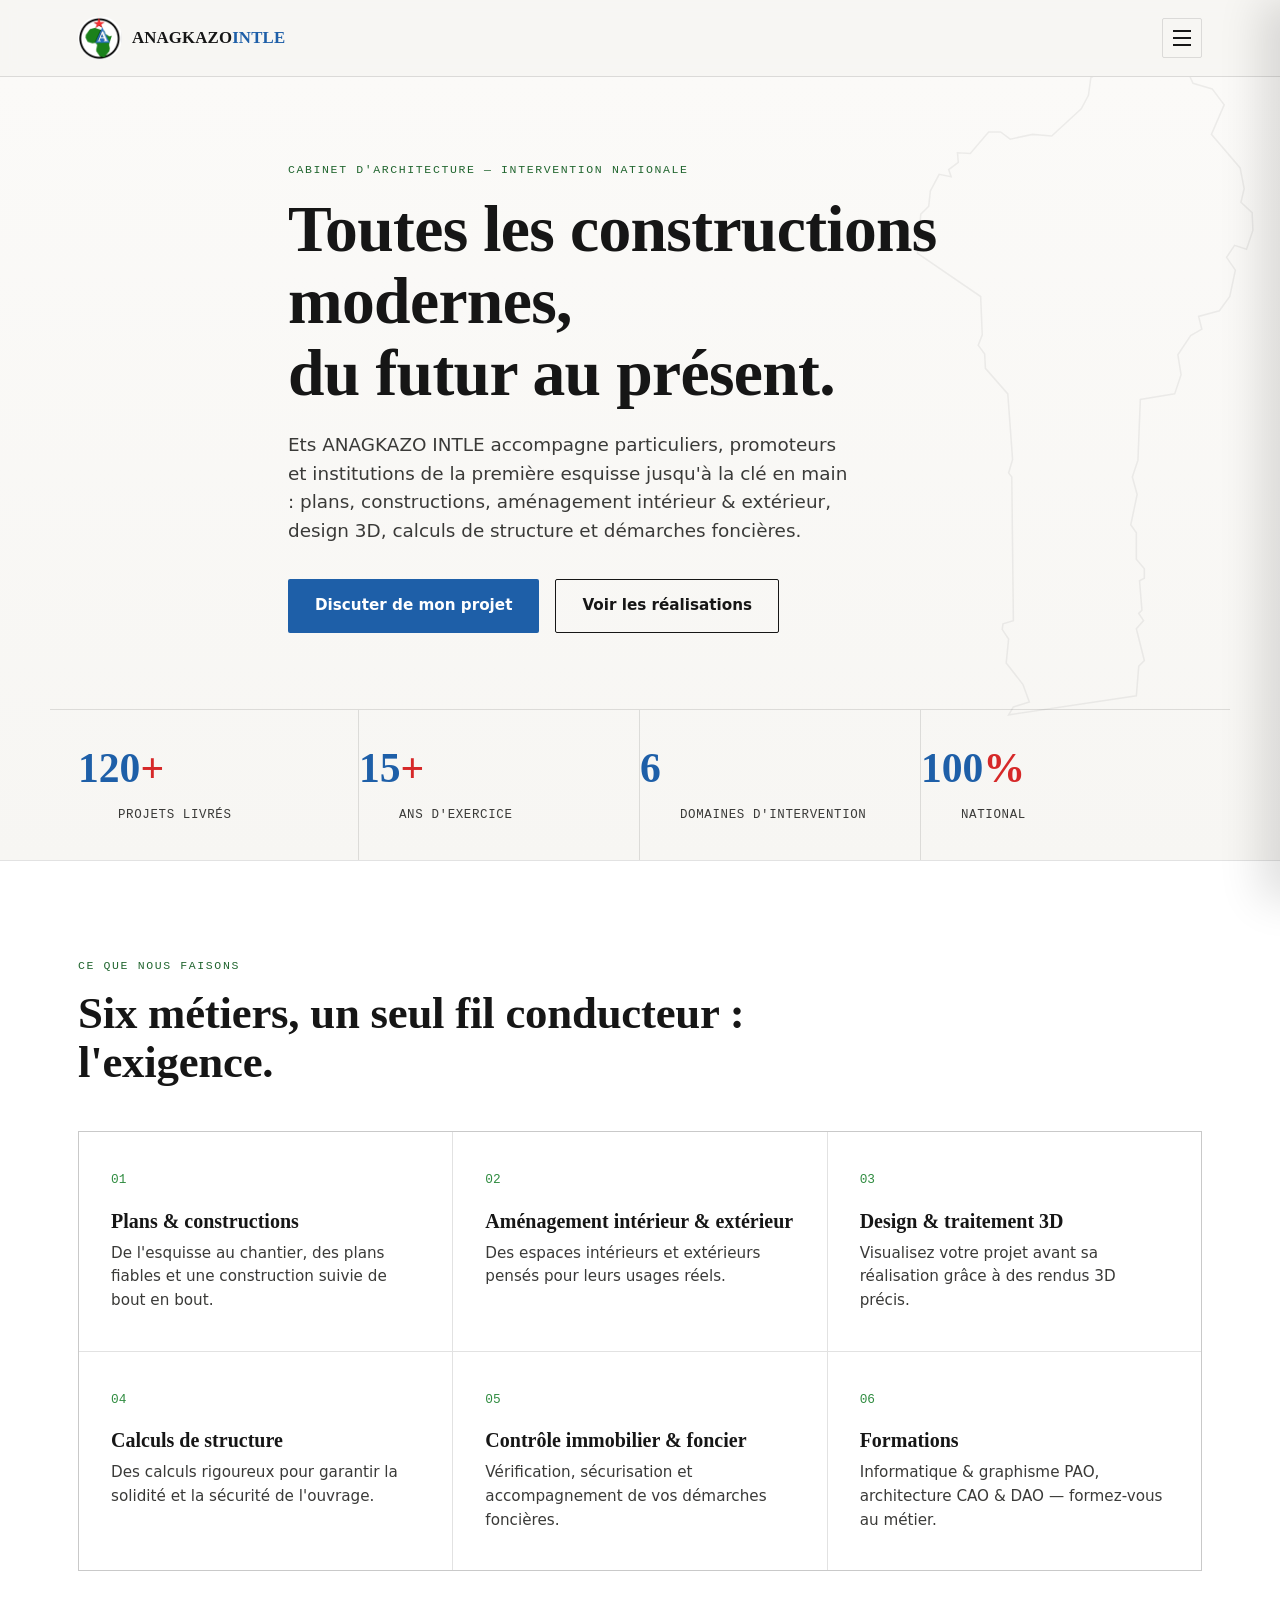
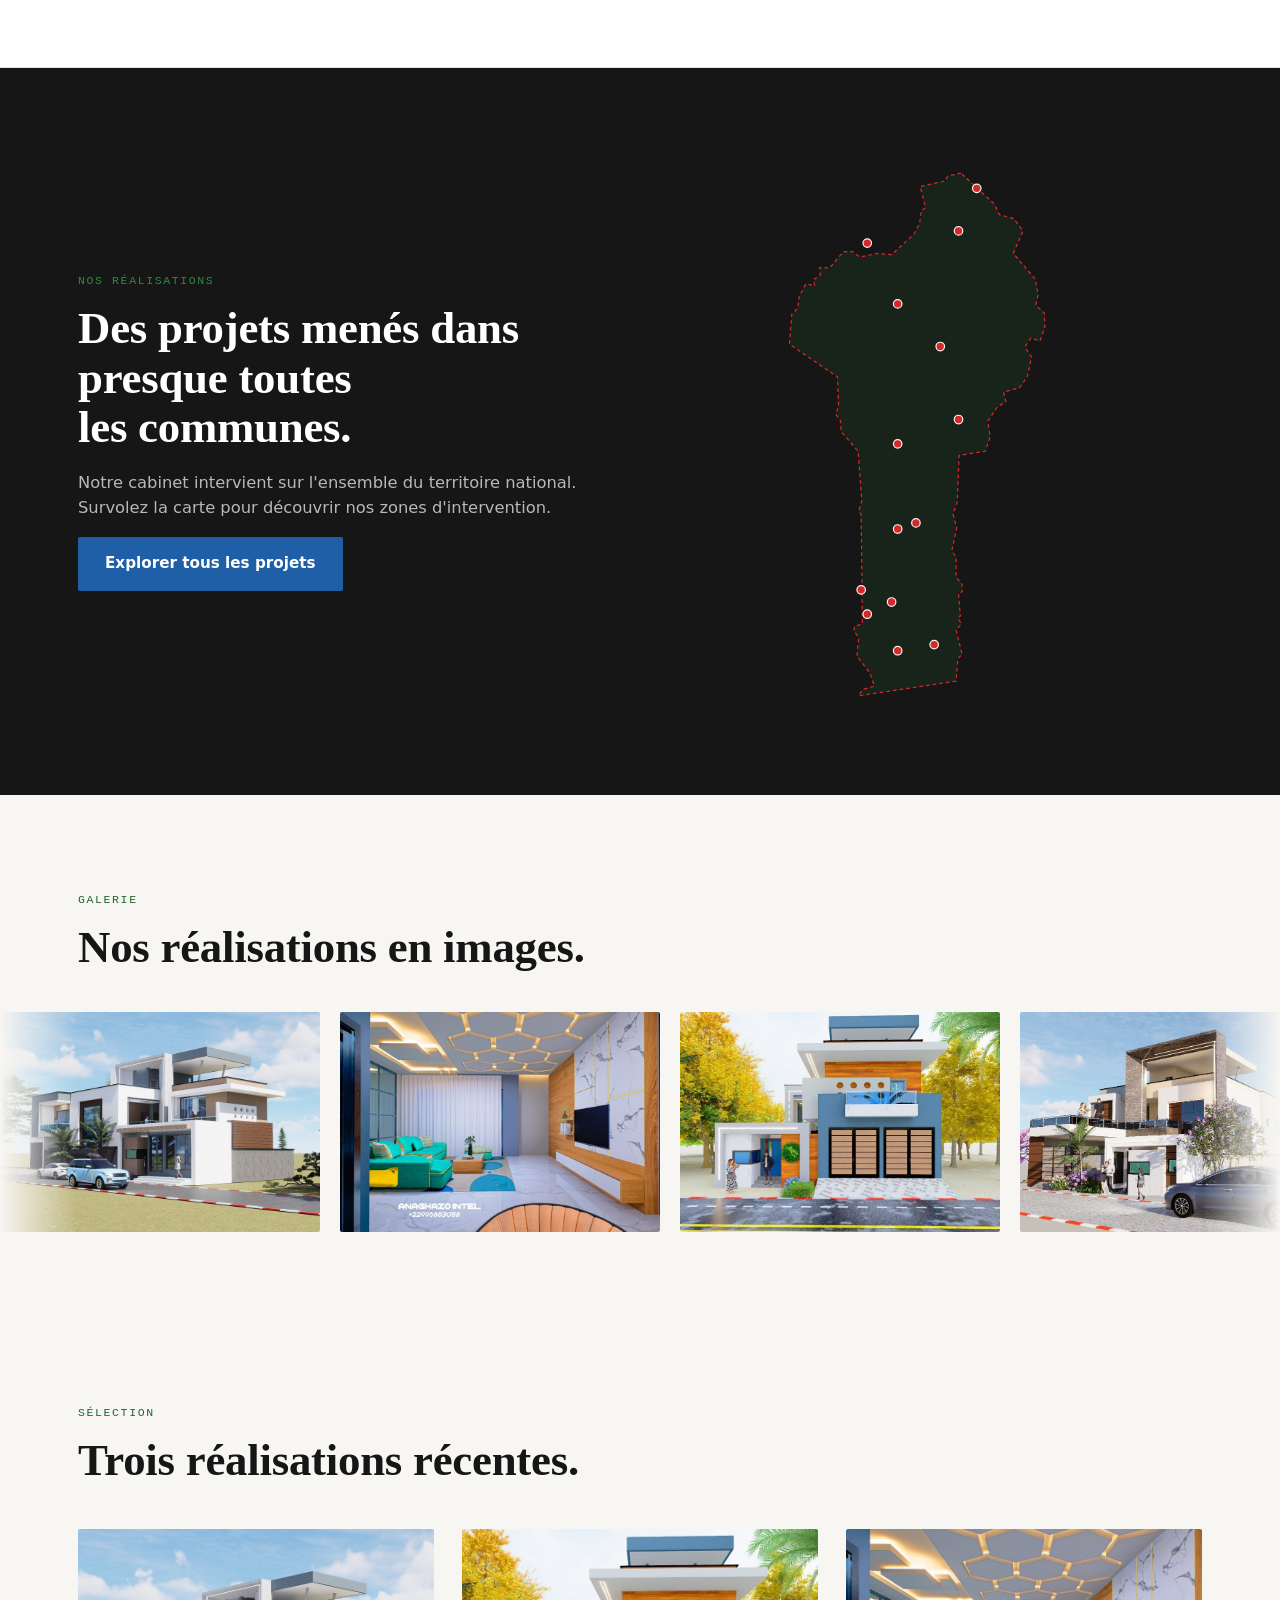
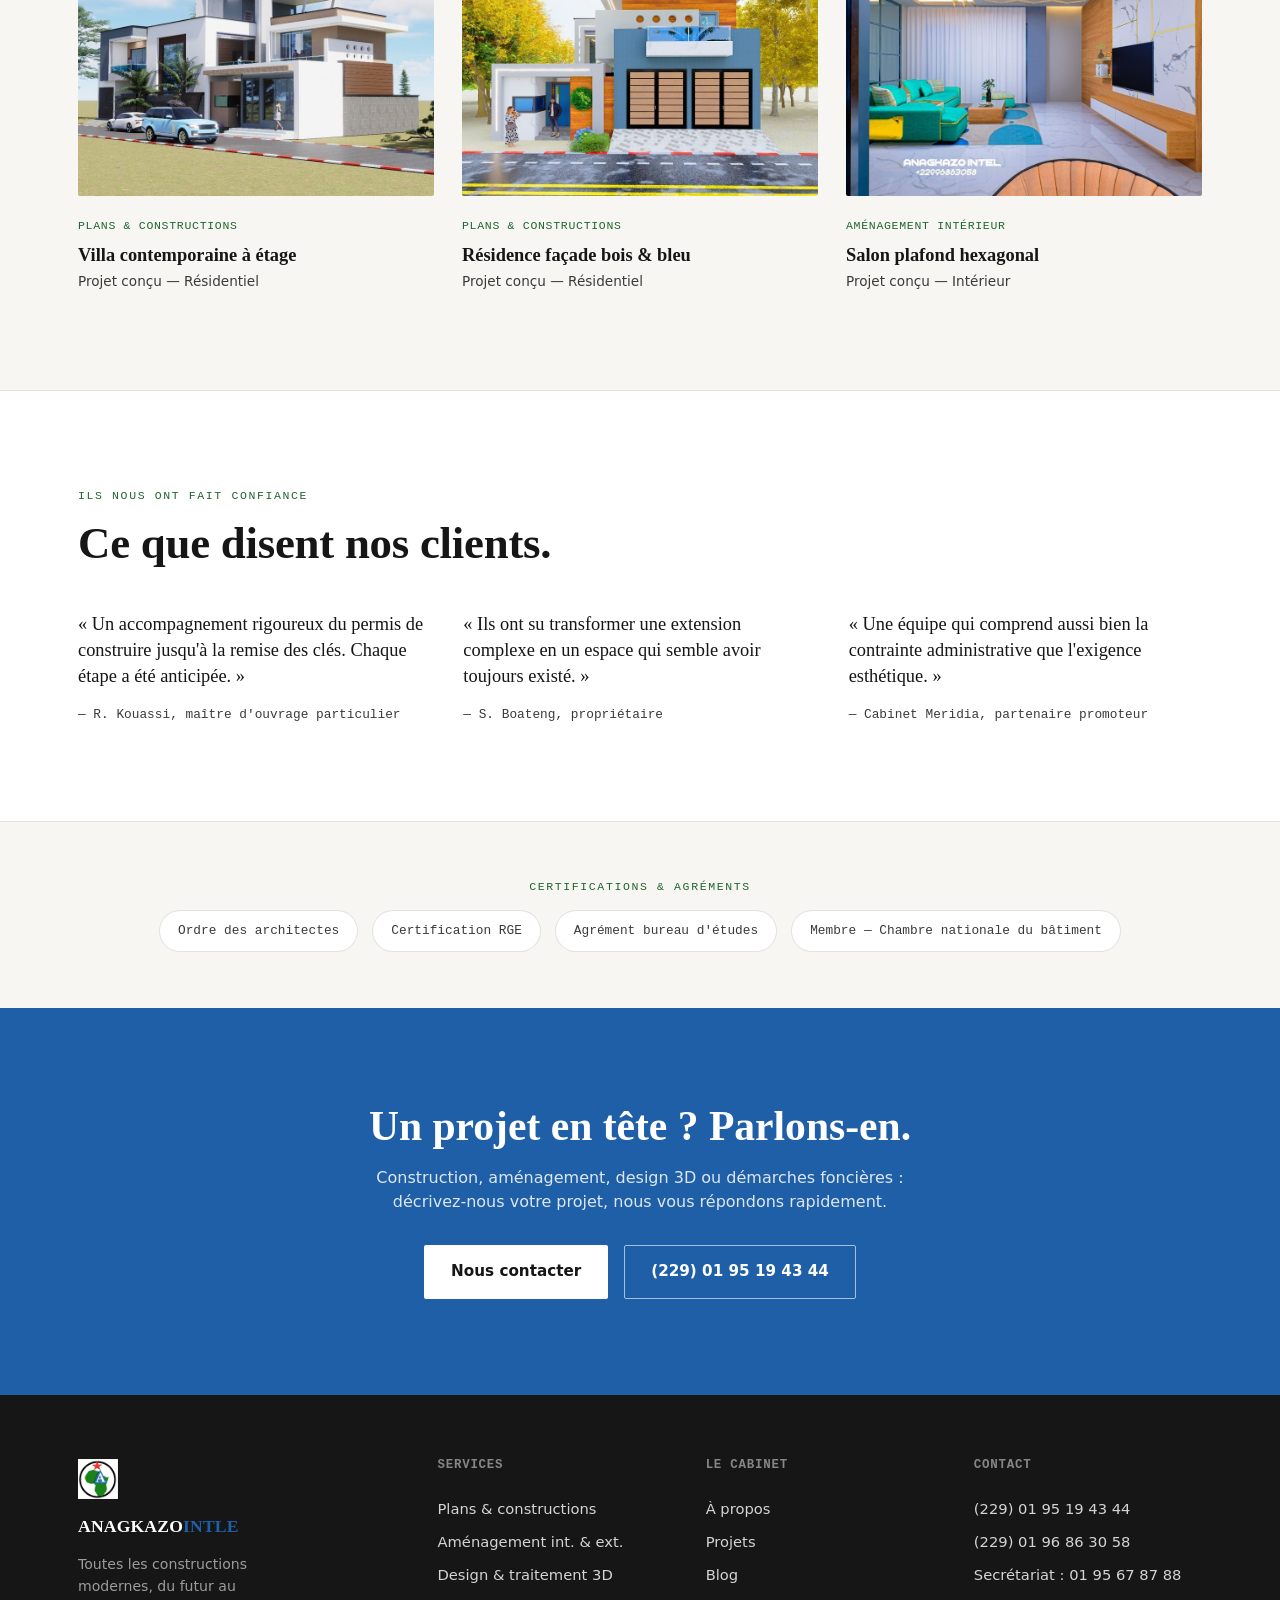
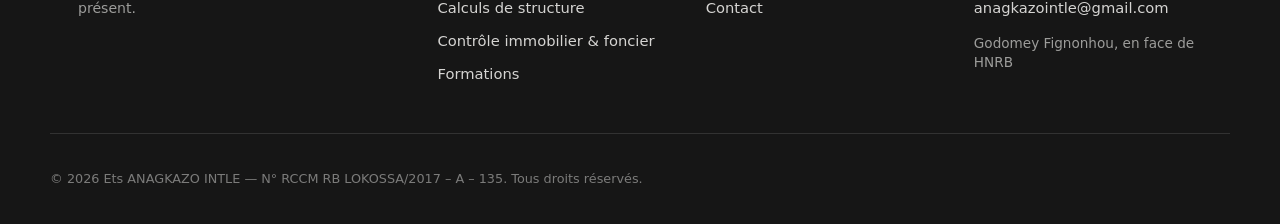
==== commit e6fcf3fb: "Remove header contact section from index.html Removed the header contact section from the HTML." ====
--- a/index.html
+++ b/index.html
@@ -61,13 +61,6 @@
       <span class="brand-name">ANAGKAZO<span class="brand-suffix">INTLE</span></span>
     </a>
 
-    <div class="header-contact">
-      <a href="tel:+22901951943" class="header-phone">
-        <svg width="16" height="16" viewBox="0 0 24 24" fill="none" stroke="currentColor" stroke-width="2"><path d="M22 16.92v3a2 2 0 0 1-2.18 2 19.79 19.79 0 0 1-8.63-3.07 19.5 19.5 0 0 1-6-6 19.79 19.79 0 0 1-3.07-8.67A2 2 0 0 1 4.11 2h3a2 2 0 0 1 2 1.72c.127.96.361 1.903.7 2.81a2 2 0 0 1-.45 2.11L8.09 9.91a16 16 0 0 0 6 6l1.27-1.27a2 2 0 0 1 2.11-.45c.907.339 1.85.573 2.81.7A2 2 0 0 1 22 16.92z"/></svg>
-        <span>(229) 01 95 19 43 44</span>
-      </a>
-    </div>
-
     <button class="burger" id="burger" aria-label="Ouvrir le menu" aria-expanded="false" aria-controls="main-nav">
       <span></span><span></span><span></span>
     </button>
@@ -368,5 +361,5 @@
 
 <script src="js/main.js"></script>
 </body>
-      </html>
-  
+                                                                   </html>
+      
--- a/css/style.css
+++ b/css/style.css
@@ -26,8 +26,8 @@
   --radius: 2px;
 }
 
-*{ box-sizing: border-box; }
-html{ scroll-behavior: smooth; }
+*{ box-sizing: border-box; min-width: 0; }
+html{ scroll-behavior: smooth; overflow-x: hidden; width: 100%; max-width: 100%; }
 body{
   margin:0;
   font-family: var(--font-body);
@@ -35,6 +35,9 @@
   background: var(--paper);
   -webkit-font-smoothing: antialiased;
   line-height: 1.55;
+  overflow-x: hidden;
+  width: 100%;
+  max-width: 100%;
 }
 
 img{ max-width:100%; display:block; }
@@ -42,6 +45,7 @@
 
 .wrap{
   max-width: var(--wrap);
+  width: 100%;
   margin: 0 auto;
   padding: 0 28px;
 }
@@ -76,9 +80,12 @@
 
 .section{ padding: 96px 0; }
 .section-title{
-  font-size: clamp(1.7rem, 3vw, 2.5rem);
+  font-size: clamp(1.9rem, 3.6vw, 2.8rem);
+  font-weight: 700;
+  line-height: 1.1;
   max-width: 720px;
-  margin-bottom: 16px;
+  margin-bottom: 18px;
+  letter-spacing: -0.005em;
 }
 .section-lead{
   max-width: 520px;
@@ -120,11 +127,13 @@
   border-bottom: 1px solid var(--line);
 }
 .header-inner{
-  display:flex; align-items:center; gap: 28px;
+  display:flex; align-items:center; gap: 16px;
   height: 76px;
-}
-.brand{ display:flex; align-items:center; gap:10px; margin-right:auto; }
-.brand-mark{ border-radius: 50%; }
+  min-width: 0;
+}
+.brand{ display:flex; align-items:center; gap:10px; margin-right:auto; min-width: 0; overflow: hidden; }
+.brand-mark{ border-radius: 50%; flex-shrink: 0; }
+.brand-name{ white-space: nowrap; overflow: hidden; text-overflow: ellipsis; min-width: 0; }
 .brand-name{
   font-family: var(--font-display);
   font-weight: 700;
@@ -132,15 +141,6 @@
   letter-spacing: 0.01em;
 }
 .brand-suffix{ color: var(--blue); font-weight: 600; }
-
-.header-phone{
-  display:flex; align-items:center; gap:8px;
-  font-family: var(--font-mono);
-  font-size: 0.86rem;
-  font-weight: 500;
-  white-space: nowrap;
-}
-.header-phone svg{ color: var(--red); }
 
 /* Bouton hamburger — toujours visible, en haut à droite */
 .burger{
@@ -199,8 +199,8 @@
 
 .main-nav a{
   position:relative;
-  padding: 14px 4px;
-  font-size: 1.05rem;
+  padding: 11px 4px;
+  font-size: 1.02rem;
   font-weight: 500;
   border-bottom: 1px solid var(--line);
 }
@@ -221,11 +221,13 @@
 .dropdown-panel a:hover{ color: var(--blue); }
 
 .nav-panel-contact{
-  margin-top: auto;
+  margin-top: 24px;
   padding-top: 20px;
+  border-top: 1px solid var(--line);
   display:flex; flex-direction:column; gap: 10px;
   font-family: var(--font-mono);
   font-size: 0.85rem;
+  flex-shrink: 0;
 }
 .nav-panel-contact a:hover{ color: var(--blue); }
 
@@ -237,8 +239,8 @@
   background: linear-gradient(180deg, #FBFAF8 0%, var(--paper) 100%);
 }
 .hero-map{
-  position:absolute; top: -60px; right: -120px;
-  width: 620px; opacity: 0.06;
+  position:absolute; top: -60px; right: -40px;
+  width: 420px; max-width: 70vw; opacity: 0.06;
   color: var(--ink);
   pointer-events:none;
 }
@@ -268,7 +270,18 @@
 .stat{
   padding: 26px 0 34px;
   border-right: 1px solid var(--line);
-}
+  opacity: 0;
+  transform: translateY(28px);
+  transition: opacity .6s ease, transform .6s ease;
+}
+.stat.in-view{
+  opacity: 1;
+  transform: translateY(0);
+}
+.stat:nth-child(1){ transition-delay: 0s; }
+.stat:nth-child(2){ transition-delay: .08s; }
+.stat:nth-child(3){ transition-delay: .16s; }
+.stat:nth-child(4){ transition-delay: .24s; }
 .stat:last-child{ border-right:none; }
 .stat-num{
   font-family: var(--font-display);
@@ -326,16 +339,21 @@
   align-items:center;
 }
 .map-visual{ position:relative; }
-.africa-fill{ width:100%; max-width:380px; margin:0 auto; display:block; }
-.africa-fill path{ fill: rgba(46,139,63,0.35); stroke: var(--green); stroke-width:1.2; }
-.map-point{
+.benin-map{ width:100%; max-width:320px; margin:0 auto; display:block; }
+.benin-outline{
+  fill: rgba(46,139,63,0.12);
+  stroke: var(--red);
+  stroke-width: 2;
+  stroke-dasharray: 6 5;
+}
+.commune-point{
   fill: var(--red);
   stroke: var(--paper);
   stroke-width: 2;
   cursor:pointer;
   transition: r .15s ease;
 }
-.map-point:hover{ r:9; }
+.commune-point:hover{ r:8; fill: var(--blue); }
 .map-tooltip{
   position:absolute;
   background: var(--white);
@@ -485,6 +503,7 @@
 .footer-nav{ display:flex; flex-direction:column; gap:10px; font-size:0.92rem; }
 .footer-nav a:hover, .footer-contact a:hover{ color: var(--green); }
 .footer-contact{ display:flex; flex-direction:column; gap:10px; font-size:0.92rem; }
+.footer-address{ color: rgba(247,246,243,0.6); font-size: 0.85rem; margin-top: 4px; line-height: 1.4; }
 .footer-bottom{ padding: 22px 0; font-size: 0.8rem; color: rgba(247,246,243,0.45); }
 
 /* ---------- Page hero (pages secondaires) ---------- */
@@ -494,8 +513,11 @@
   border-bottom: 1px solid var(--line);
 }
 .page-title{
-  font-size: clamp(2rem, 4vw, 3rem);
-  margin-bottom: 14px;
+  font-size: clamp(2.4rem, 5.5vw, 3.6rem);
+  font-weight: 700;
+  line-height: 1.05;
+  margin-bottom: 18px;
+  letter-spacing: -0.01em;
 }
 .page-lead{
   max-width: 560px;
@@ -642,7 +664,7 @@
   width: 40px;
 }
 .service-row-body{ flex: 1; }
-.service-row-body h2{ font-size: 1.5rem; margin-bottom: 6px; }
+.service-row-body h2{ font-size: 1.55rem; font-weight: 650; margin-bottom: 6px; }
 .service-row-body p{ color: var(--ink-soft); margin: 0; font-size: 0.98rem; max-width: 640px; }
 .service-row-arrow{
   font-size: 1.4rem;
@@ -707,24 +729,4 @@
   padding: 10px 0;
   font-size: 0.92rem;
   border-bottom: 1px solid var(--line);
-  color: var(--ink-soft);
-}
-.service-sidebar-list a:hover, .service-sidebar-list a.active{ color: var(--blue); }
-.service-sidebar .btn{ width: 100%; justify-content: center; margin-bottom: 10px; }
-.service-sidebar-phone{
-  display:block; text-align:center;
-  font-family: var(--font-mono);
-  font-size: 0.88rem;
-  color: var(--ink-soft);
-}
-.service-sidebar-phone:hover{ color: var(--blue); }
-
-/* ---------- Responsive ---------- */
-@media (max-width: 980px){
-  .services-grid{ grid-template-columns: repeat(2,1fr); }
-  .projects-grid, .testimonials-grid{ grid-template-columns: repeat(2,1fr); }
-  .gallery-grid{ grid-template-columns: repeat(2,1fr); }
-  .map-wrap{ grid-template-columns: 1fr; }
-  .footer-grid{ grid-template-columns: 1fr 1fr; }
-  .contact-grid{ grid-template-columns: 1fr; gap: 40px; }
-  .form-row-split{ grid-template-colum
+  color: var(--ink-soft)
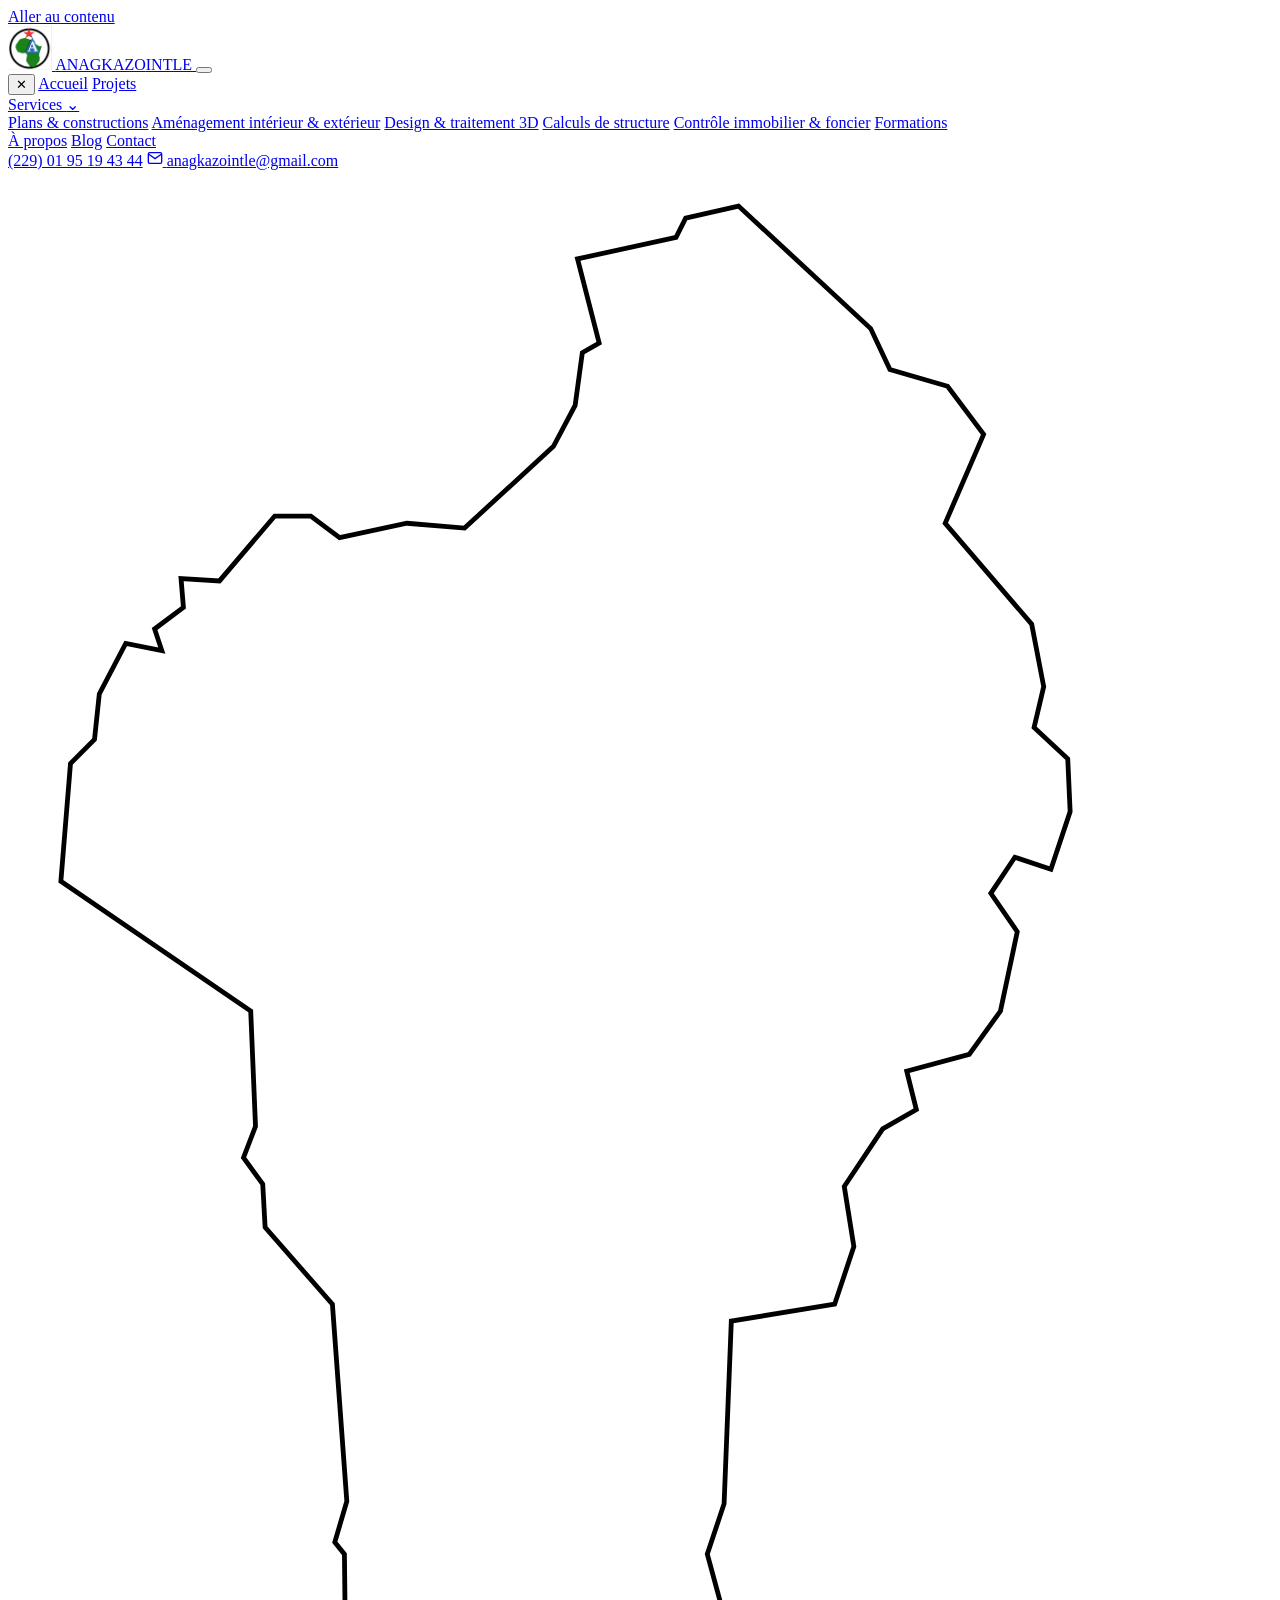
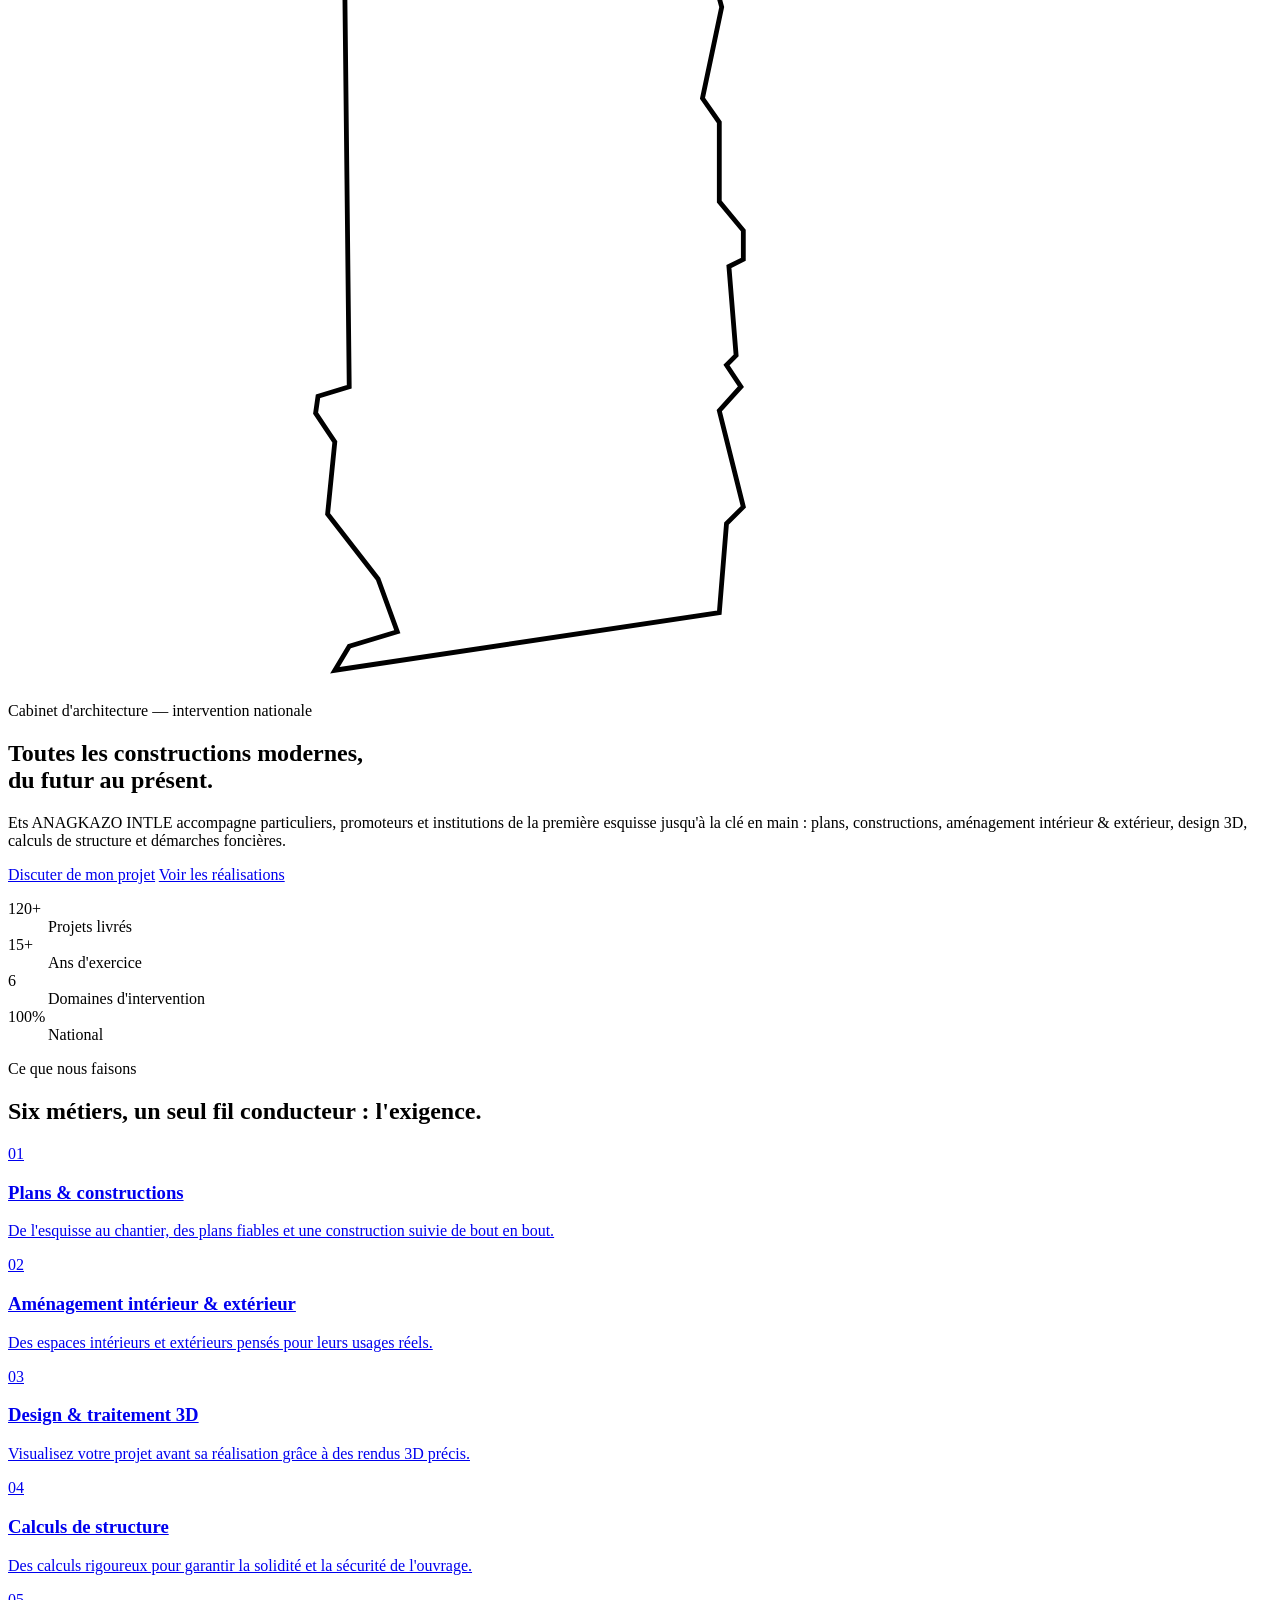
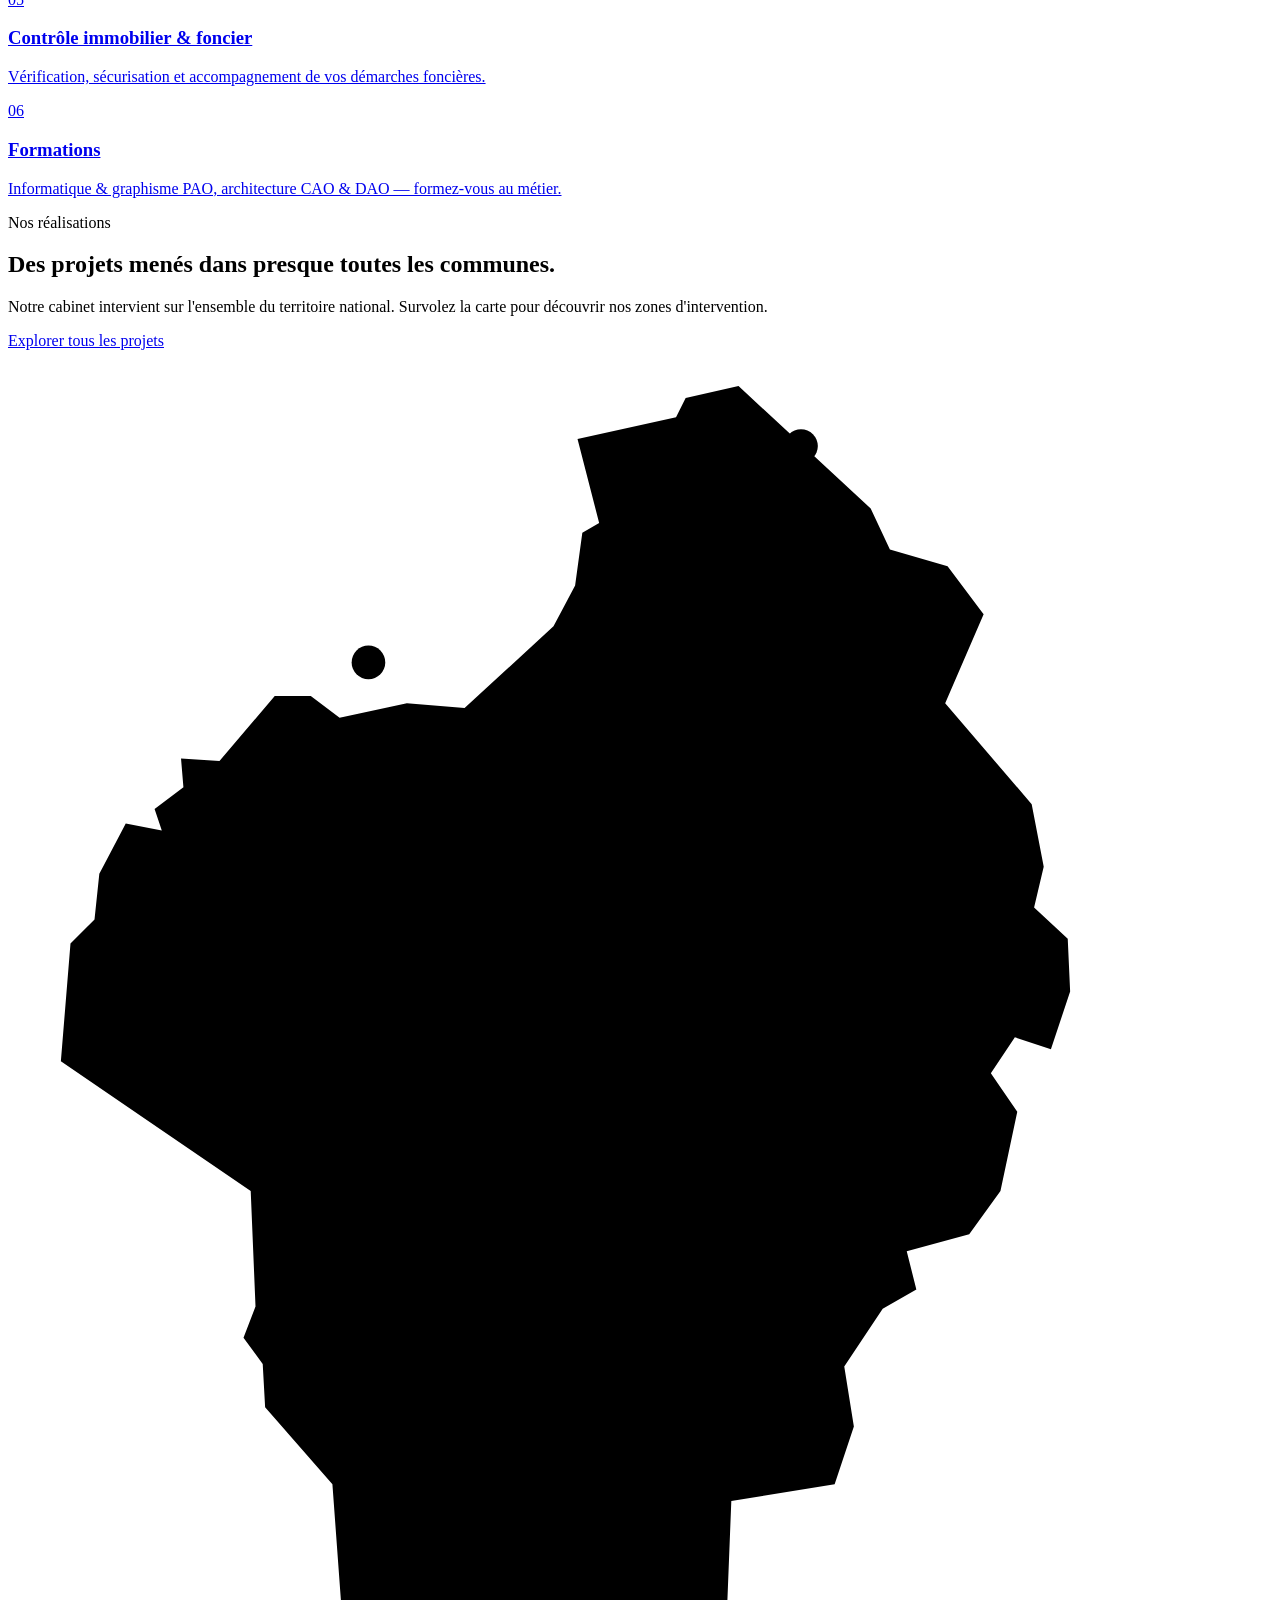
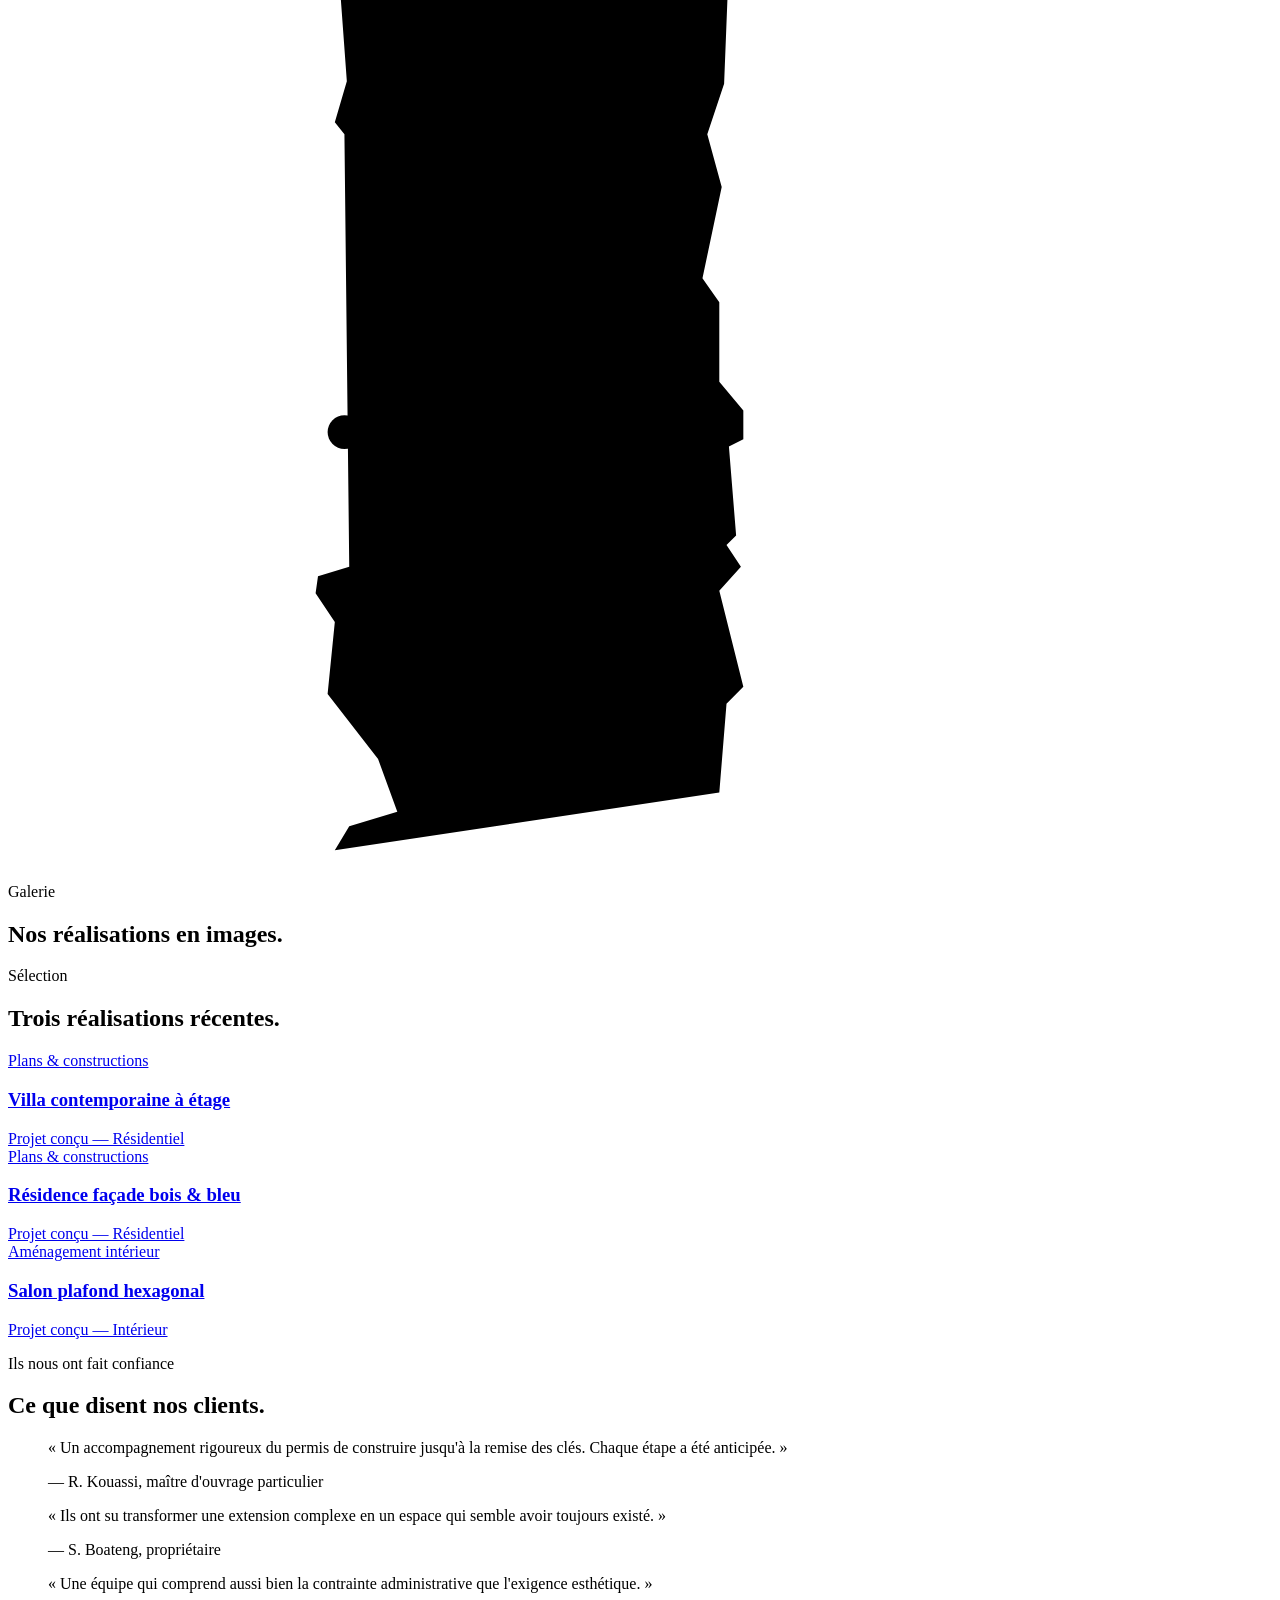
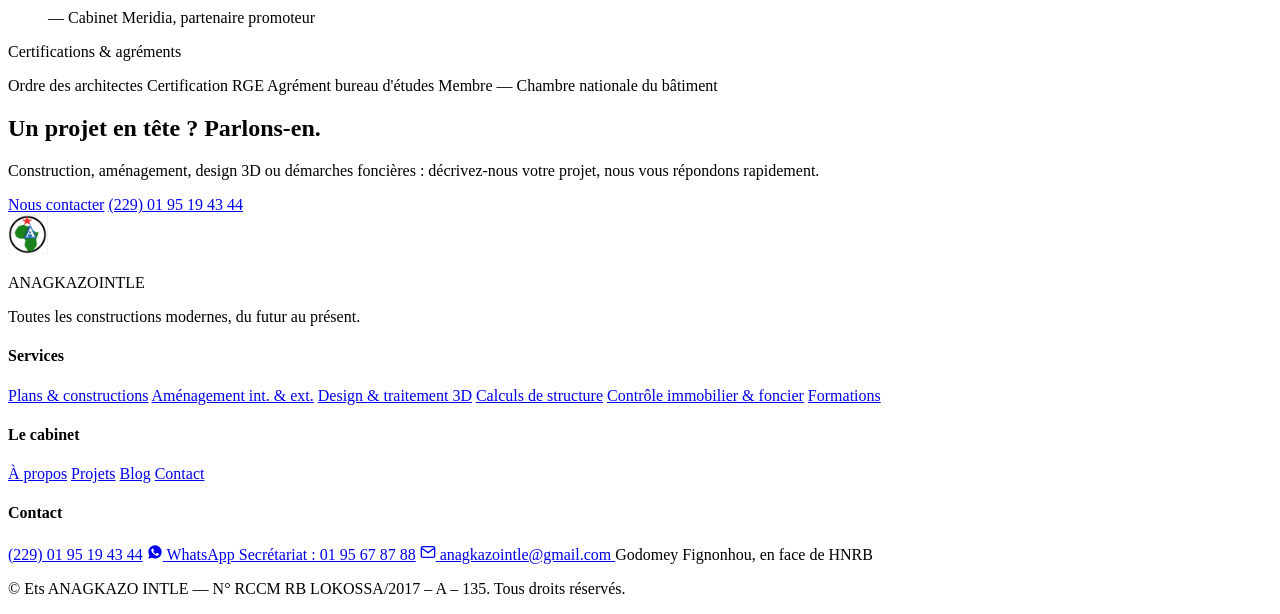
==== commit 00765cc5: "Add files via upload" ====
--- a/index.html
+++ b/index.html
@@ -91,7 +91,10 @@
 
   <div class="nav-panel-contact">
     <a href="tel:+22901951943">(229) 01 95 19 43 44</a>
-    <a href="mailto:anagkazointle@gmail.com">anagkazointle@gmail.com</a>
+    <a href="mailto:anagkazointle@gmail.com" class="contact-icon-link">
+      <svg width="16" height="16" viewBox="0 0 24 24" fill="none" stroke="currentColor" stroke-width="2"><path d="M4 4h16c1.1 0 2 .9 2 2v12c0 1.1-.9 2-2 2H4c-1.1 0-2-.9-2-2V6c0-1.1.9-2 2-2z"/><polyline points="22,6 12,13 2,6"/></svg>
+      <span>anagkazointle@gmail.com</span>
+    </a>
   </div>
 </nav>
 
@@ -348,9 +351,15 @@
     <div class="footer-contact">
       <h4>Contact</h4>
       <a href="tel:+22901951943">(229) 01 95 19 43 44</a>
-      <a href="tel:+22901968630">(229) 01 96 86 30 58</a>
+      <a href="https://wa.me/22996863058" target="_blank" rel="noopener" class="footer-icon-link">
+        <svg width="16" height="16" viewBox="0 0 24 24" fill="currentColor"><path d="M12.04 2C6.58 2 2.13 6.45 2.13 11.91c0 1.75.46 3.45 1.32 4.95L2 22l5.28-1.38c1.45.79 3.08 1.21 4.76 1.21h.01c5.46 0 9.91-4.45 9.91-9.91C21.96 6.45 17.5 2 12.04 2zm5.83 14.15c-.24.68-1.4 1.32-1.93 1.4-.5.08-1.11.11-1.79-.11-.41-.13-.95-.31-1.63-.6-2.87-1.24-4.74-4.13-4.88-4.32-.14-.19-1.17-1.55-1.17-2.96 0-1.41.74-2.1 1-2.39.26-.29.57-.36.76-.36.19 0 .38 0 .55.01.18.01.41-.07.64.49.24.58.81 2 .88 2.15.07.15.12.32.02.51-.09.19-.14.31-.28.48-.14.17-.29.37-.42.5-.14.14-.28.29-.12.57.16.28.71 1.17 1.52 1.9 1.05.94 1.93 1.23 2.21 1.37.28.14.44.12.6-.07.16-.19.68-.79.87-1.06.19-.27.37-.22.62-.13.26.09 1.63.77 1.91.91.28.14.47.21.54.33.07.12.07.68-.17 1.36z"/></svg>
+        <span>WhatsApp</span>
+      </a>
       <a href="tel:+22901956787">Secrétariat : 01 95 67 87 88</a>
-      <a href="mailto:anagkazointle@gmail.com">anagkazointle@gmail.com</a>
+      <a href="mailto:anagkazointle@gmail.com" class="footer-icon-link">
+        <svg width="16" height="16" viewBox="0 0 24 24" fill="none" stroke="currentColor" stroke-width="2"><path d="M4 4h16c1.1 0 2 .9 2 2v12c0 1.1-.9 2-2 2H4c-1.1 0-2-.9-2-2V6c0-1.1.9-2 2-2z"/><polyline points="22,6 12,13 2,6"/></svg>
+        <span>anagkazointle@gmail.com</span>
+      </a>
       <span class="footer-address">Godomey Fignonhou, en face de HNRB</span>
     </div>
   </div>
@@ -361,5 +370,4 @@
 
 <script src="js/main.js"></script>
 </body>
-                                                                   </html>
-      
+</html>
